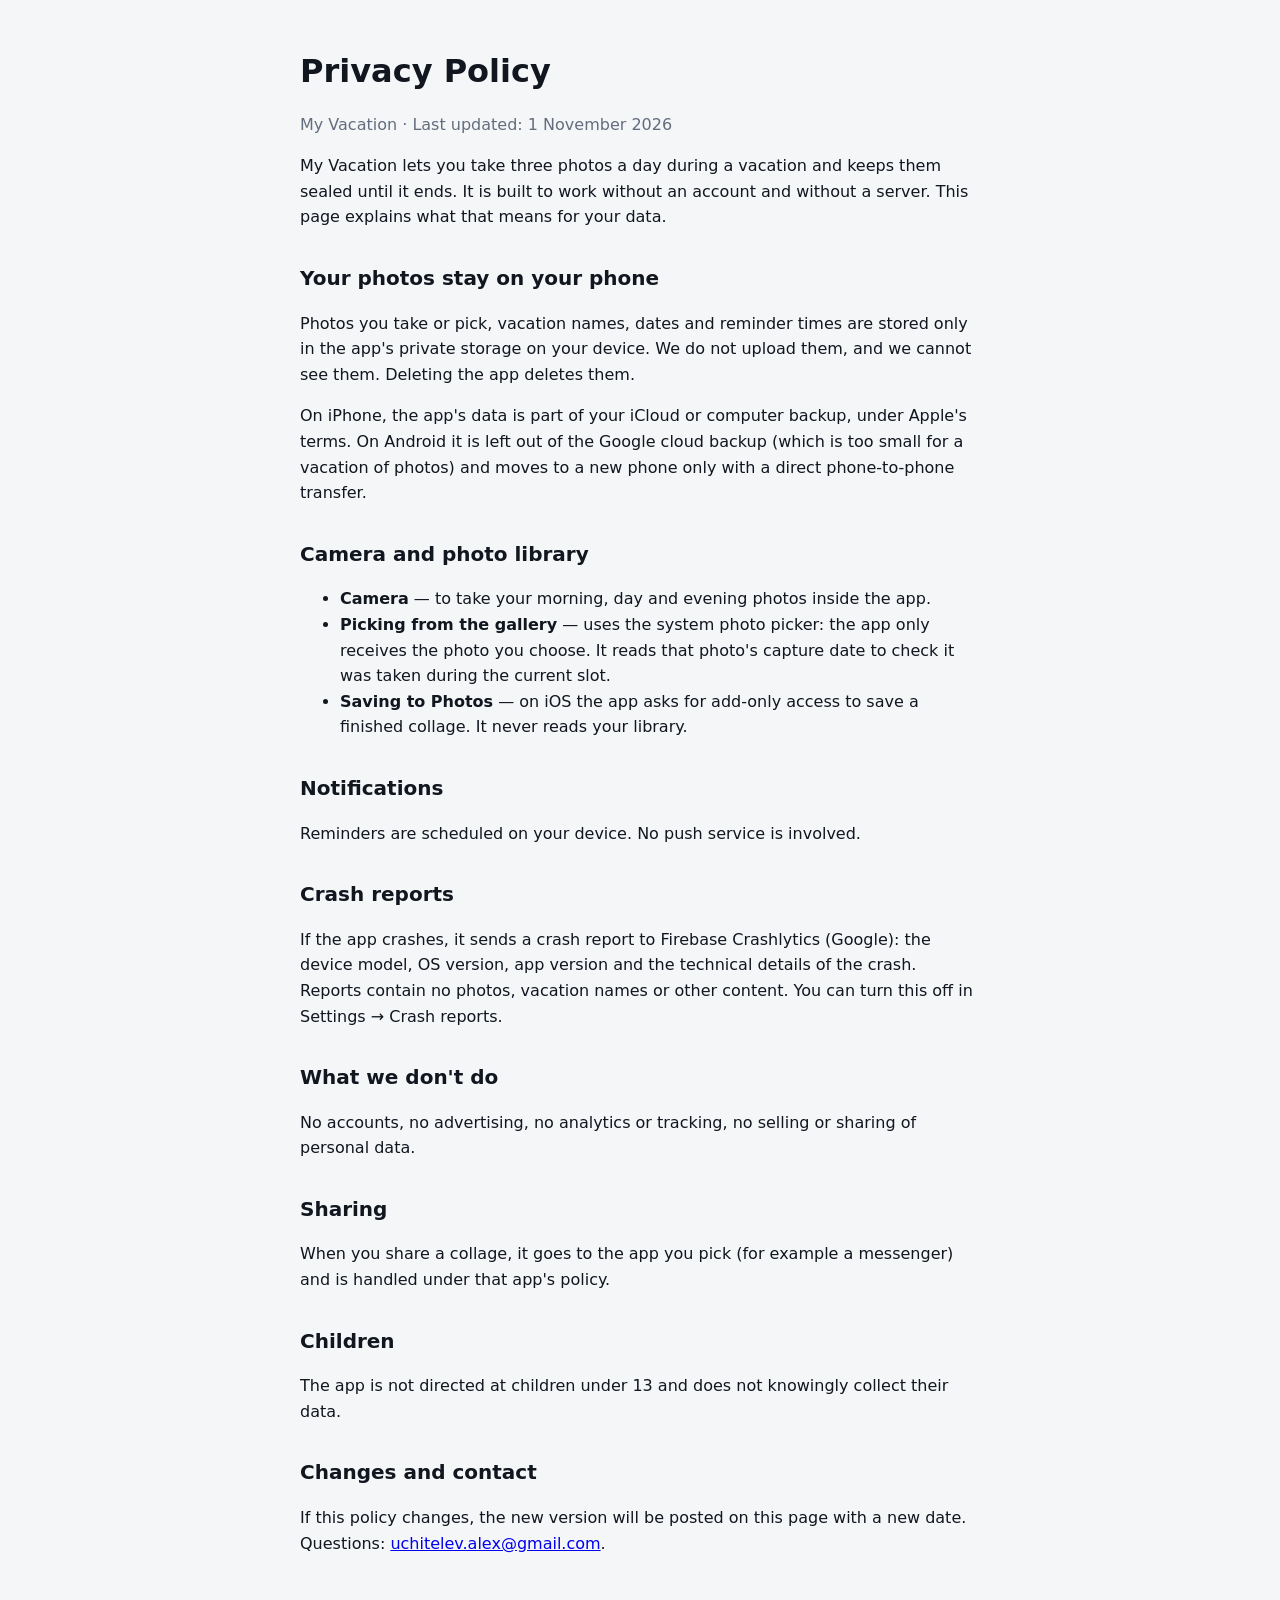
==== privacy.html @ abaa6e1d "Privacy policy, terms and support for My Vacation" ====
<!doctype html>
<html lang="en">
<head>
<meta charset="utf-8">
<meta name="viewport" content="width=device-width, initial-scale=1">
<title>My Vacation — Privacy Policy</title>
<style>
  body { font: 16px/1.6 -apple-system, system-ui, sans-serif; max-width: 680px; margin: 0 auto; padding: 32px 20px; color: #11161F; background: #F4F6F8; }
  h1 { font-size: 32px; line-height: 1.15; } h2 { font-size: 20px; margin-top: 32px; }
  .muted { color: #646D7D; }
</style>
</head>
<body>
<h1>Privacy Policy</h1>
<p class="muted">My Vacation · Last updated: 1 November 2026</p>

<p>My Vacation lets you take three photos a day during a vacation and keeps them sealed until it ends. It is built to work without an account and without a server. This page explains what that means for your data.</p>

<h2>Your photos stay on your phone</h2>
<p>Photos you take or pick, vacation names, dates and reminder times are stored only in the app's private storage on your device. We do not upload them, and we cannot see them. Deleting the app deletes them.</p>
<p>On iPhone, the app's data is part of your iCloud or computer backup, under Apple's terms. On Android it is left out of the Google cloud backup (which is too small for a vacation of photos) and moves to a new phone only with a direct phone-to-phone transfer.</p>

<h2>Camera and photo library</h2>
<ul>
  <li><b>Camera</b> — to take your morning, day and evening photos inside the app.</li>
  <li><b>Picking from the gallery</b> — uses the system photo picker: the app only receives the photo you choose. It reads that photo's capture date to check it was taken during the current slot.</li>
  <li><b>Saving to Photos</b> — on iOS the app asks for add-only access to save a finished collage. It never reads your library.</li>
</ul>

<h2>Notifications</h2>
<p>Reminders are scheduled on your device. No push service is involved.</p>

<h2>Crash reports</h2>
<p>If the app crashes, it sends a crash report to Firebase Crashlytics (Google): the device model, OS version, app version and the technical details of the crash. Reports contain no photos, vacation names or other content. You can turn this off in Settings → Crash reports.</p>

<h2>What we don't do</h2>
<p>No accounts, no advertising, no analytics or tracking, no selling or sharing of personal data.</p>

<h2>Sharing</h2>
<p>When you share a collage, it goes to the app you pick (for example a messenger) and is handled under that app's policy.</p>

<h2>Children</h2>
<p>The app is not directed at children under 13 and does not knowingly collect their data.</p>

<h2>Changes and contact</h2>
<p>If this policy changes, the new version will be posted on this page with a new date. Questions: <a href="mailto:uchitelev.alex@gmail.com">uchitelev.alex@gmail.com</a>.</p>
</body>
</html>
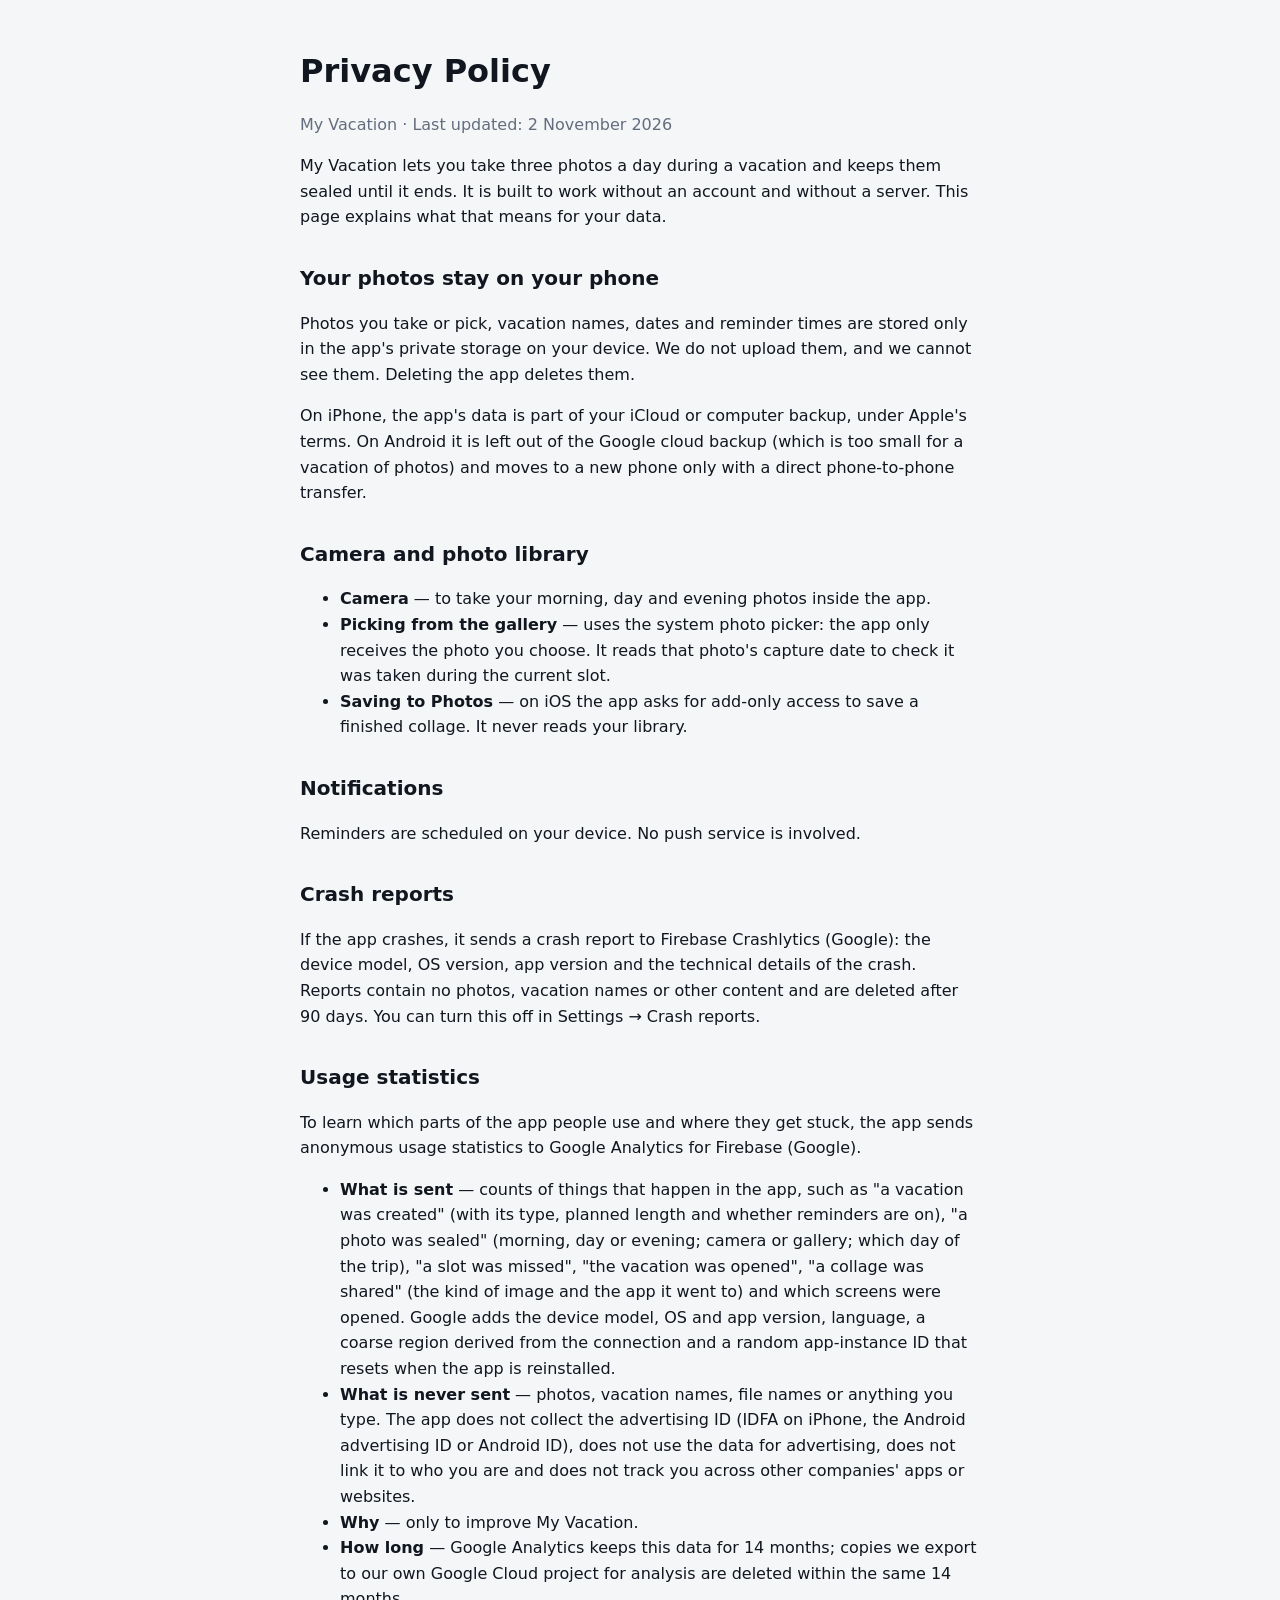
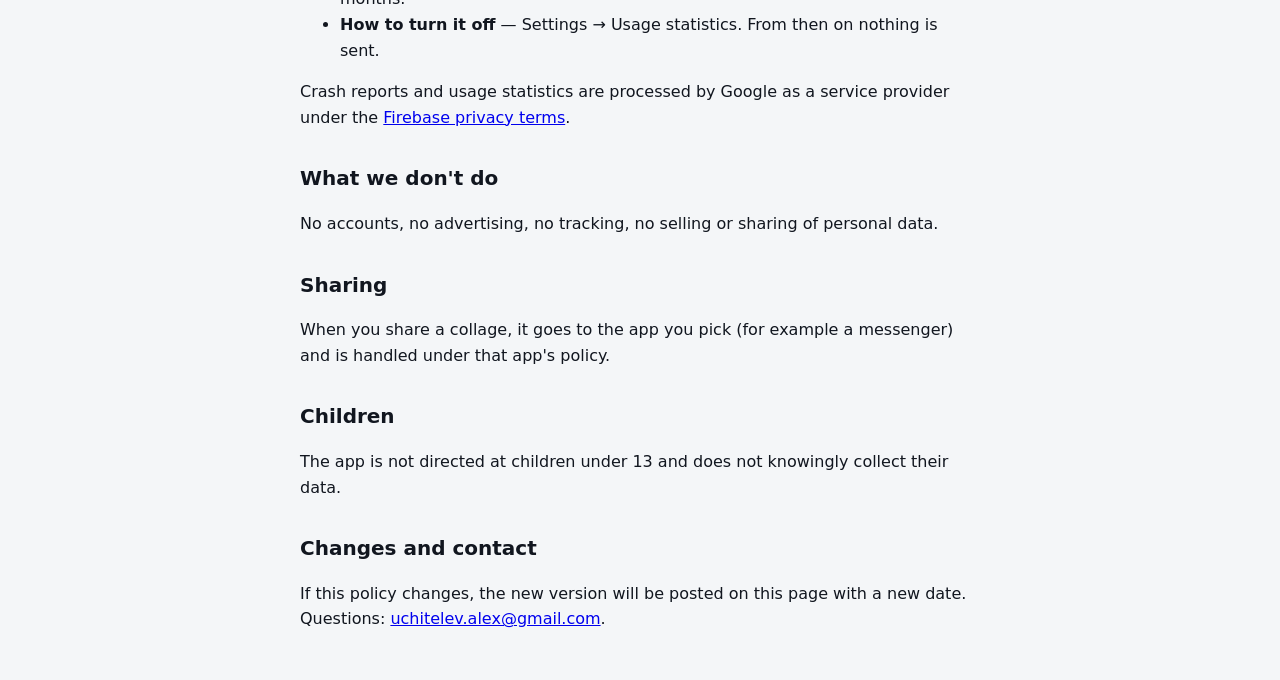
==== commit 62df95a8: "Privacy policy: usage statistics (Google Analytics for Firebase) Co-Authored-By: Claude Opus 5.5 <no" ====
--- a/privacy.html
+++ b/privacy.html
@@ -12,7 +12,7 @@
 </head>
 <body>
 <h1>Privacy Policy</h1>
-<p class="muted">My Vacation · Last updated: 1 November 2026</p>
+<p class="muted">My Vacation · Last updated: 2 November 2026</p>
 
 <p>My Vacation lets you take three photos a day during a vacation and keeps them sealed until it ends. It is built to work without an account and without a server. This page explains what that means for your data.</p>
 
@@ -31,10 +31,21 @@
 <p>Reminders are scheduled on your device. No push service is involved.</p>
 
 <h2>Crash reports</h2>
-<p>If the app crashes, it sends a crash report to Firebase Crashlytics (Google): the device model, OS version, app version and the technical details of the crash. Reports contain no photos, vacation names or other content. You can turn this off in Settings → Crash reports.</p>
+<p>If the app crashes, it sends a crash report to Firebase Crashlytics (Google): the device model, OS version, app version and the technical details of the crash. Reports contain no photos, vacation names or other content and are deleted after 90 days. You can turn this off in Settings → Crash reports.</p>
+
+<h2>Usage statistics</h2>
+<p>To learn which parts of the app people use and where they get stuck, the app sends anonymous usage statistics to Google Analytics for Firebase (Google).</p>
+<ul>
+  <li><b>What is sent</b> — counts of things that happen in the app, such as "a vacation was created" (with its type, planned length and whether reminders are on), "a photo was sealed" (morning, day or evening; camera or gallery; which day of the trip), "a slot was missed", "the vacation was opened", "a collage was shared" (the kind of image and the app it went to) and which screens were opened. Google adds the device model, OS and app version, language, a coarse region derived from the connection and a random app-instance ID that resets when the app is reinstalled.</li>
+  <li><b>What is never sent</b> — photos, vacation names, file names or anything you type. The app does not collect the advertising ID (IDFA on iPhone, the Android advertising ID or Android ID), does not use the data for advertising, does not link it to who you are and does not track you across other companies' apps or websites.</li>
+  <li><b>Why</b> — only to improve My Vacation.</li>
+  <li><b>How long</b> — Google Analytics keeps this data for 14 months; copies we export to our own Google Cloud project for analysis are deleted within the same 14 months.</li>
+  <li><b>How to turn it off</b> — Settings → Usage statistics. From then on nothing is sent.</li>
+</ul>
+<p>Crash reports and usage statistics are processed by Google as a service provider under the <a href="https://firebase.google.com/support/privacy">Firebase privacy terms</a>.</p>
 
 <h2>What we don't do</h2>
-<p>No accounts, no advertising, no analytics or tracking, no selling or sharing of personal data.</p>
+<p>No accounts, no advertising, no tracking, no selling or sharing of personal data.</p>
 
 <h2>Sharing</h2>
 <p>When you share a collage, it goes to the app you pick (for example a messenger) and is handled under that app's policy.</p>
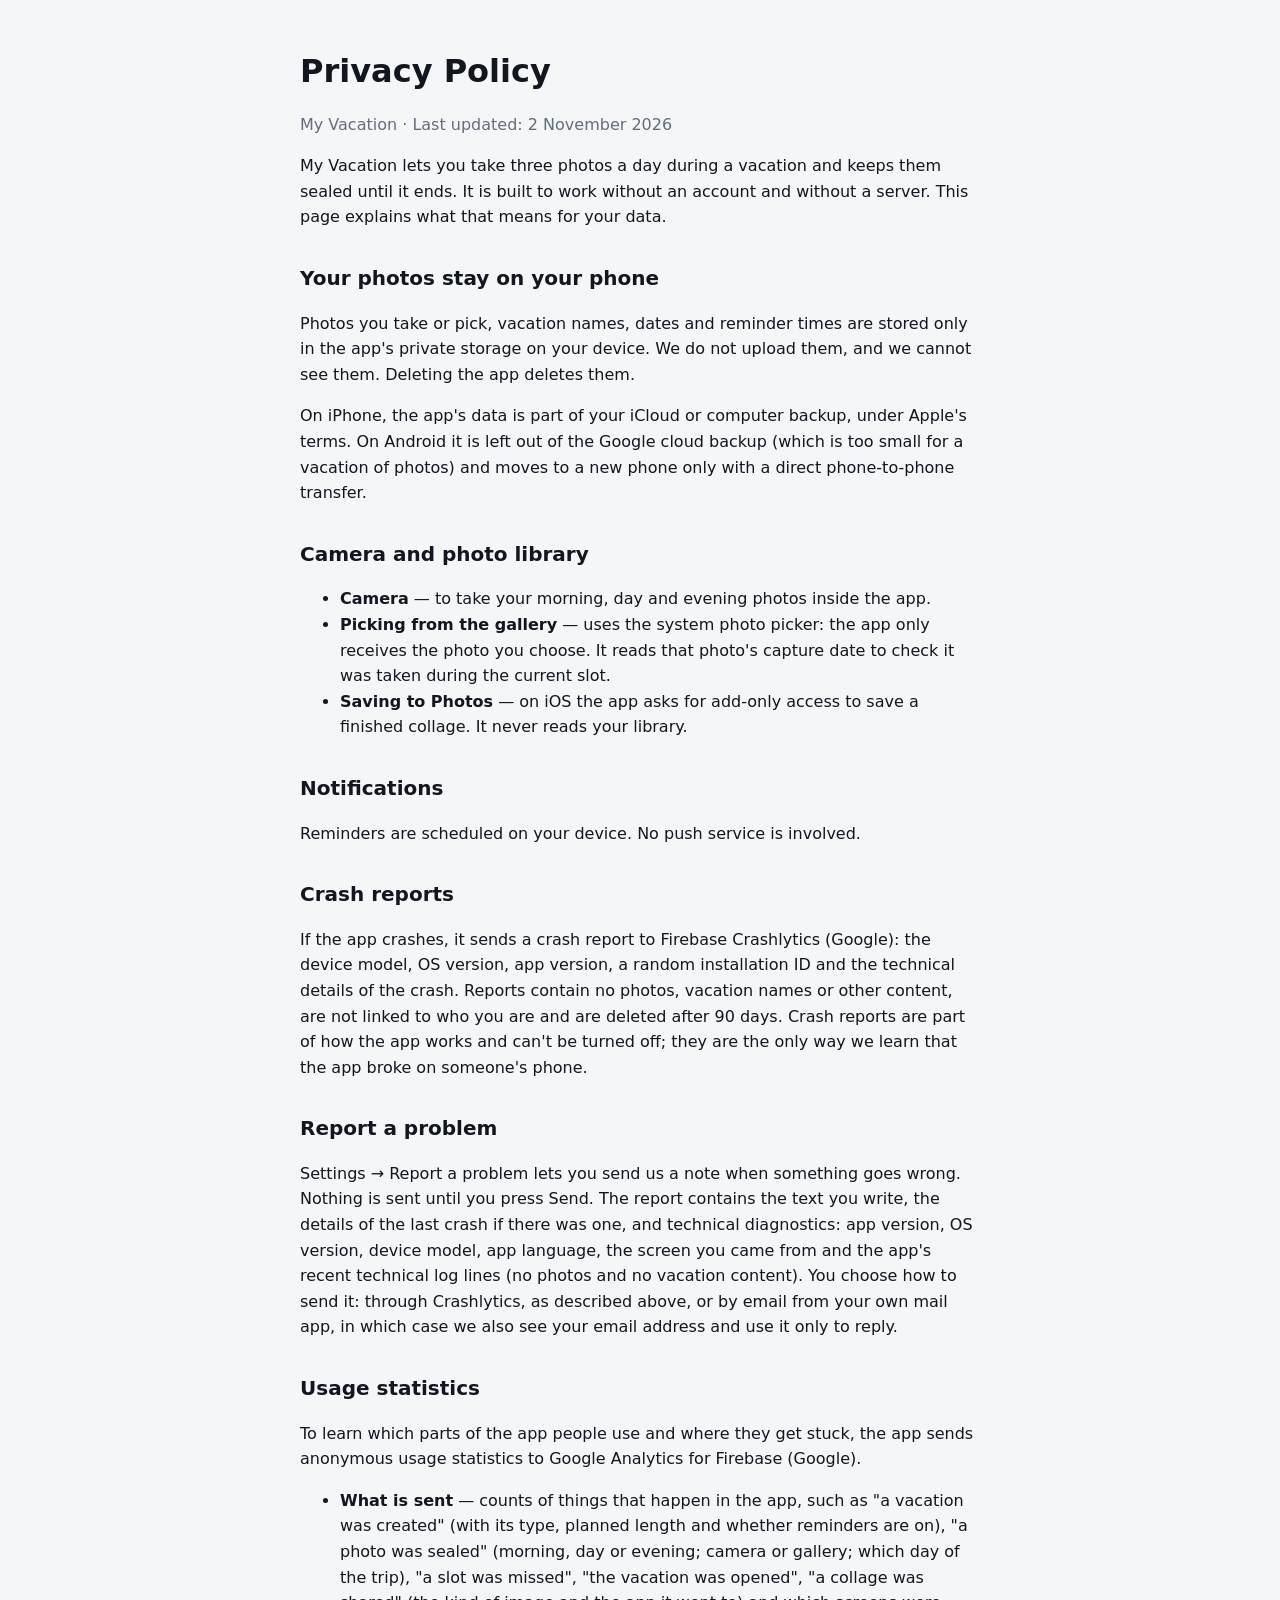
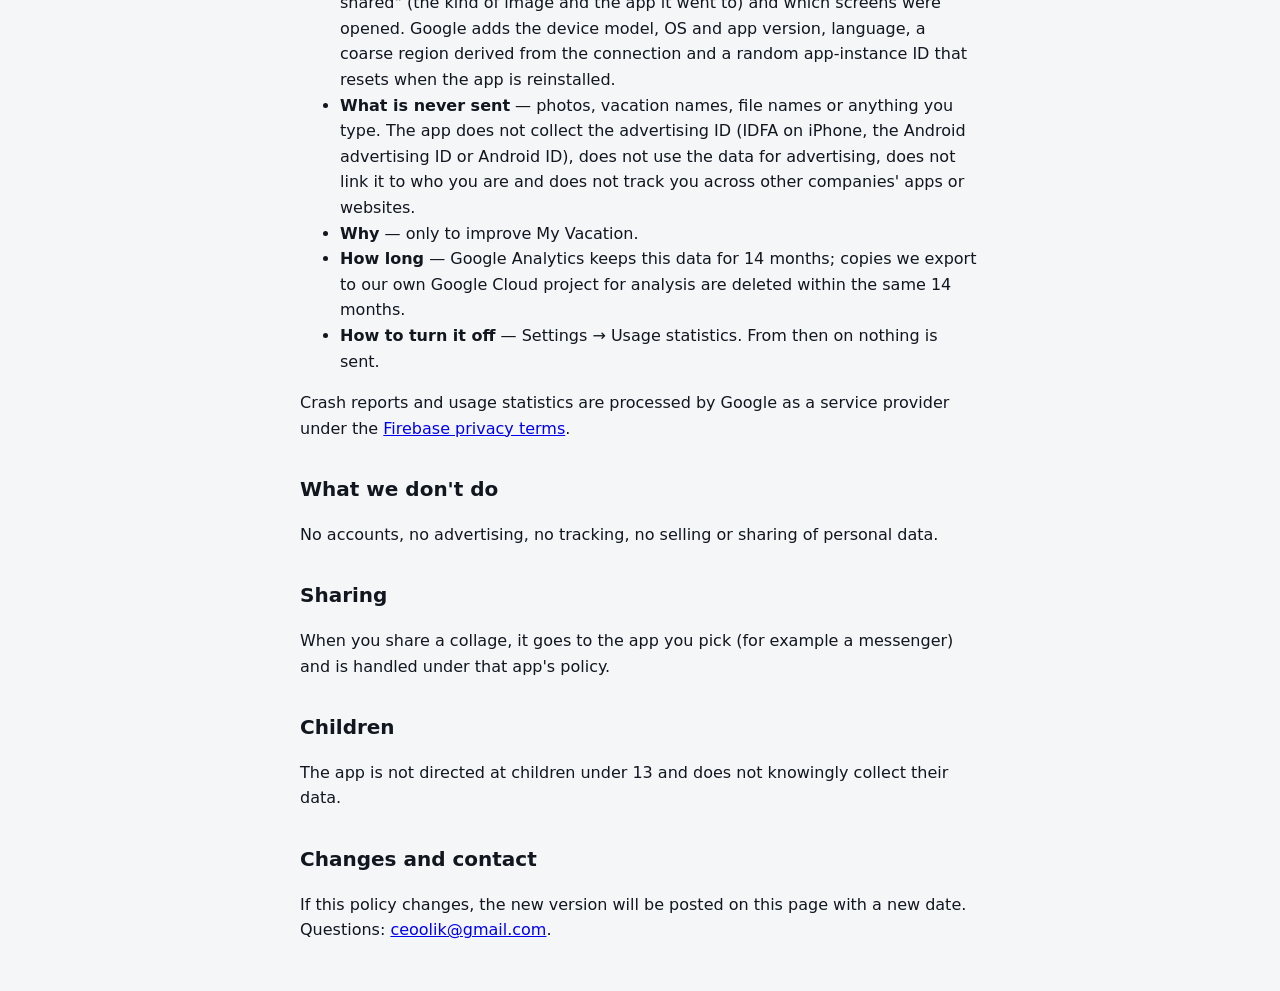
==== commit cdd6f133: "Contact ceoolik@gmail.com; crash reports always on; Report a problem Co-Authored-By: Claude Opus 5.5" ====
--- a/privacy.html
+++ b/privacy.html
@@ -31,7 +31,10 @@
 <p>Reminders are scheduled on your device. No push service is involved.</p>
 
 <h2>Crash reports</h2>
-<p>If the app crashes, it sends a crash report to Firebase Crashlytics (Google): the device model, OS version, app version and the technical details of the crash. Reports contain no photos, vacation names or other content and are deleted after 90 days. You can turn this off in Settings → Crash reports.</p>
+<p>If the app crashes, it sends a crash report to Firebase Crashlytics (Google): the device model, OS version, app version, a random installation ID and the technical details of the crash. Reports contain no photos, vacation names or other content, are not linked to who you are and are deleted after 90 days. Crash reports are part of how the app works and can't be turned off; they are the only way we learn that the app broke on someone's phone.</p>
+
+<h2>Report a problem</h2>
+<p>Settings → Report a problem lets you send us a note when something goes wrong. Nothing is sent until you press Send. The report contains the text you write, the details of the last crash if there was one, and technical diagnostics: app version, OS version, device model, app language, the screen you came from and the app's recent technical log lines (no photos and no vacation content). You choose how to send it: through Crashlytics, as described above, or by email from your own mail app, in which case we also see your email address and use it only to reply.</p>
 
 <h2>Usage statistics</h2>
 <p>To learn which parts of the app people use and where they get stuck, the app sends anonymous usage statistics to Google Analytics for Firebase (Google).</p>
@@ -54,6 +57,6 @@
 <p>The app is not directed at children under 13 and does not knowingly collect their data.</p>
 
 <h2>Changes and contact</h2>
-<p>If this policy changes, the new version will be posted on this page with a new date. Questions: <a href="mailto:uchitelev.alex@gmail.com">uchitelev.alex@gmail.com</a>.</p>
+<p>If this policy changes, the new version will be posted on this page with a new date. Questions: <a href="mailto:ceoolik@gmail.com">ceoolik@gmail.com</a>.</p>
 </body>
 </html>
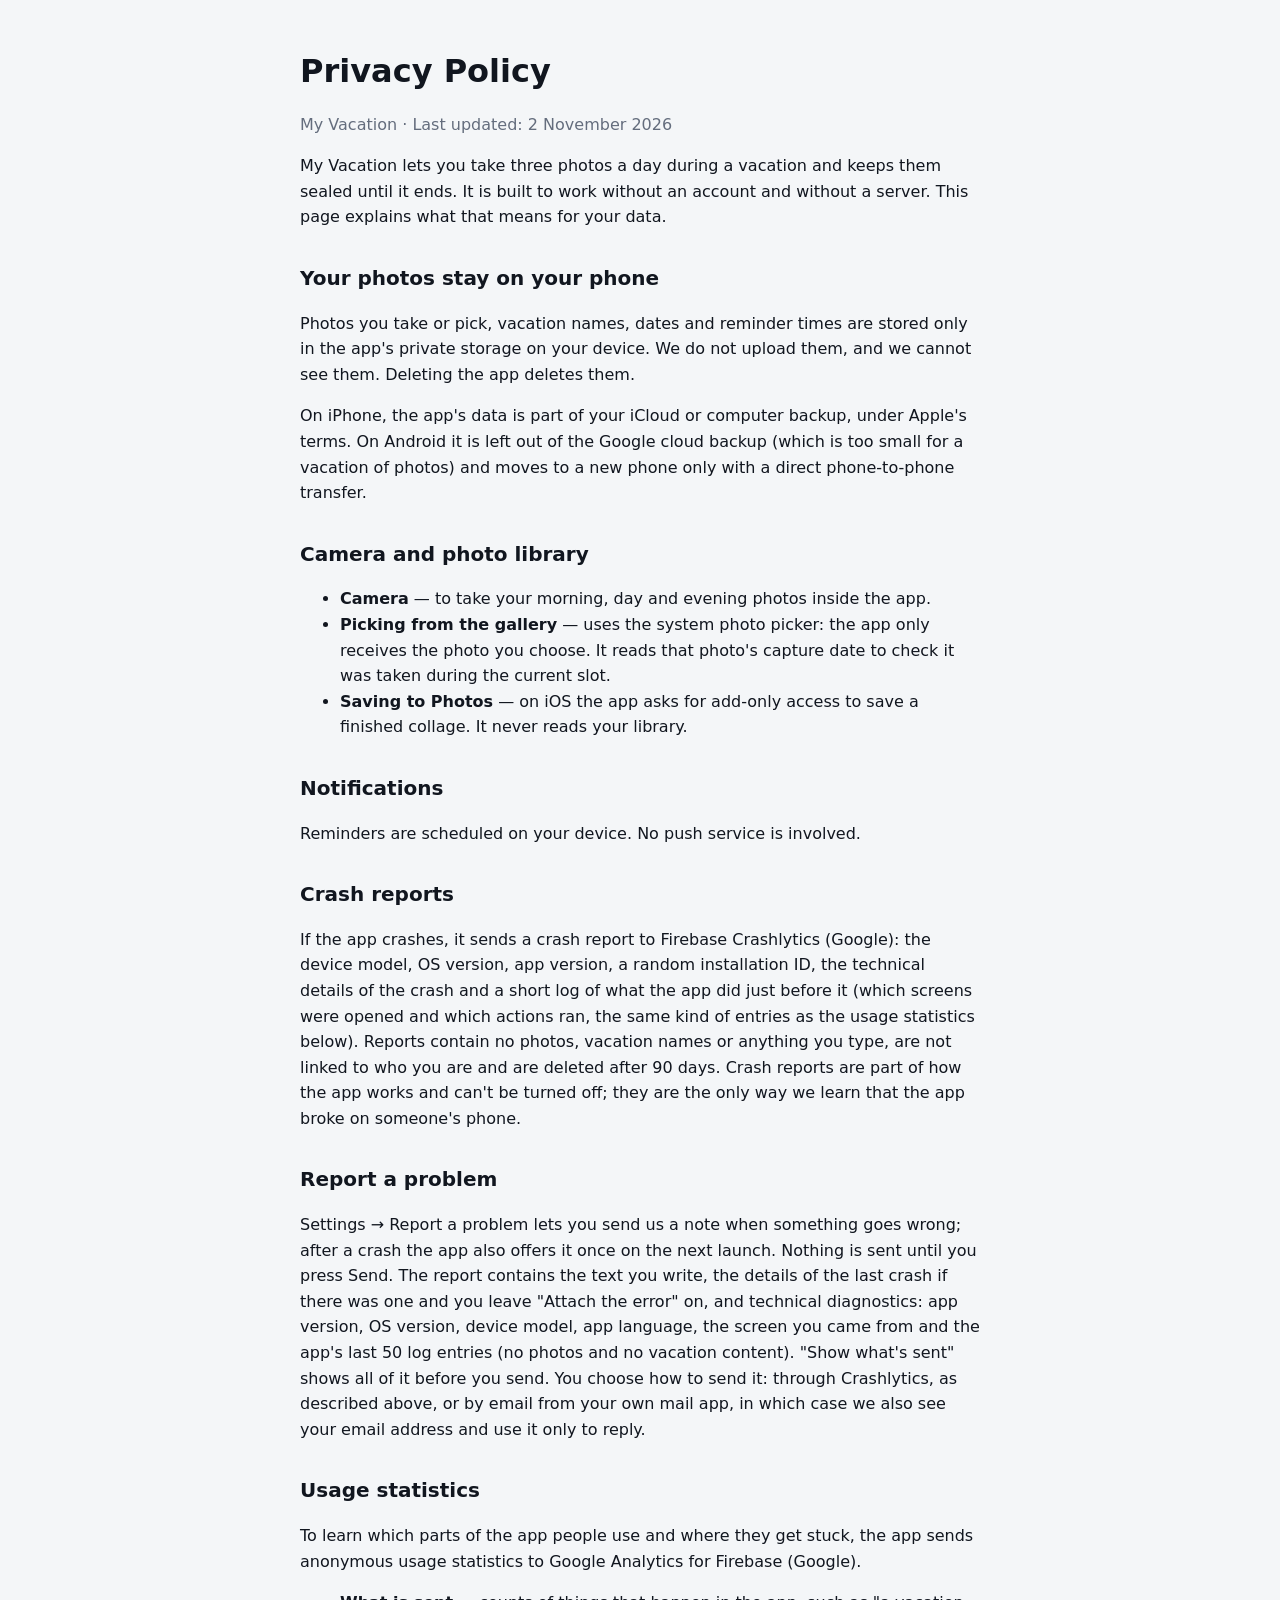
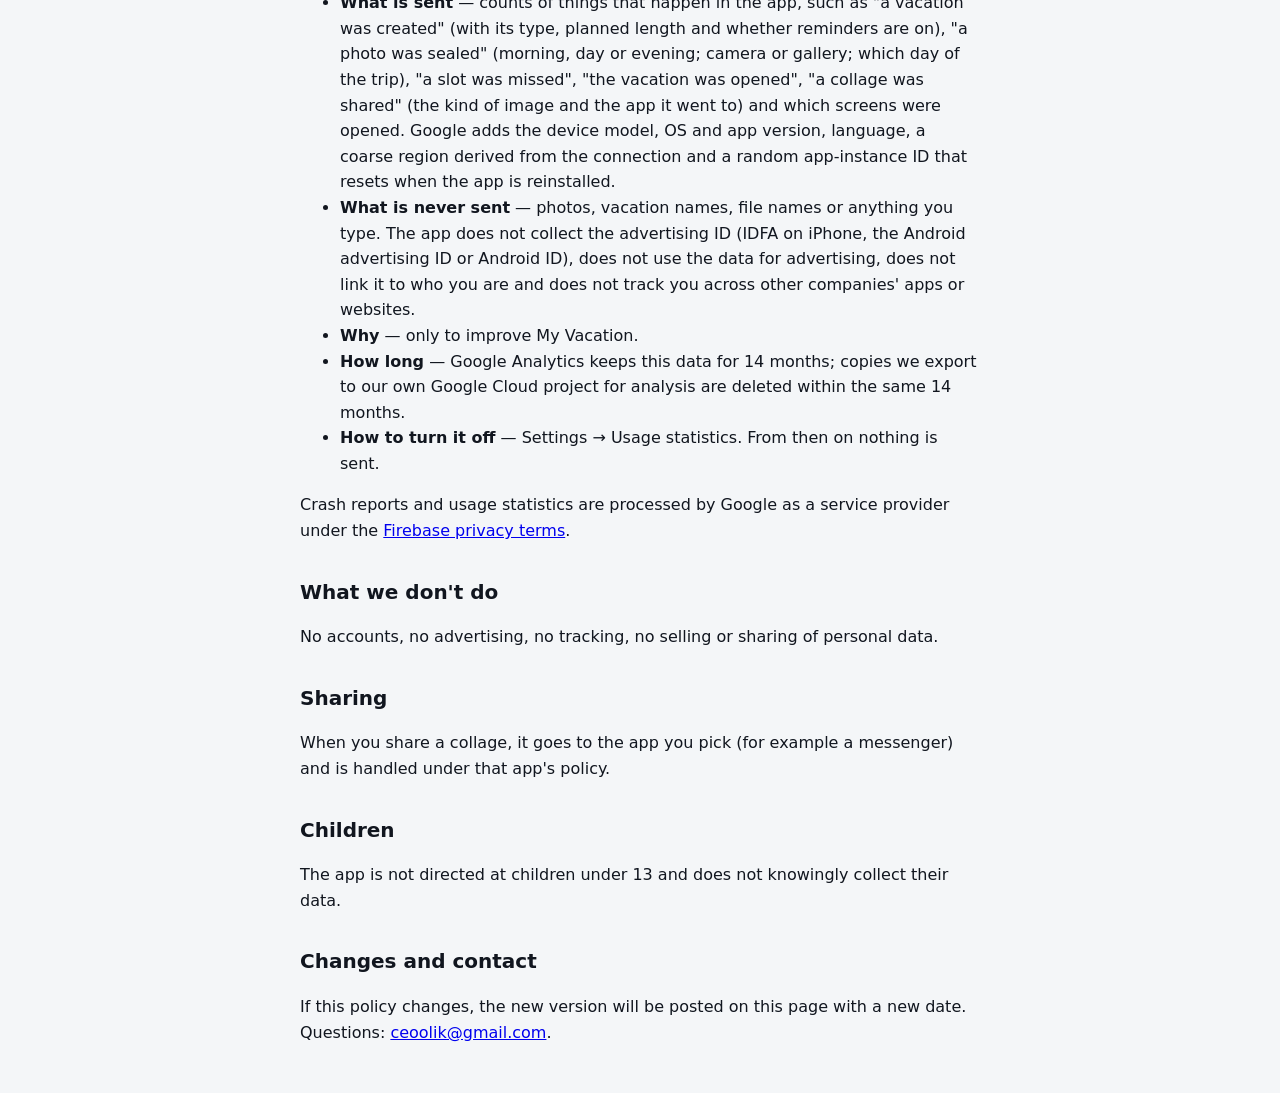
==== commit c0e99046: "Privacy policy: the crash log and the offer after a crash in Report a problem Co-Authored-By: Claude" ====
--- a/privacy.html
+++ b/privacy.html
@@ -31,10 +31,10 @@
 <p>Reminders are scheduled on your device. No push service is involved.</p>
 
 <h2>Crash reports</h2>
-<p>If the app crashes, it sends a crash report to Firebase Crashlytics (Google): the device model, OS version, app version, a random installation ID and the technical details of the crash. Reports contain no photos, vacation names or other content, are not linked to who you are and are deleted after 90 days. Crash reports are part of how the app works and can't be turned off; they are the only way we learn that the app broke on someone's phone.</p>
+<p>If the app crashes, it sends a crash report to Firebase Crashlytics (Google): the device model, OS version, app version, a random installation ID, the technical details of the crash and a short log of what the app did just before it (which screens were opened and which actions ran, the same kind of entries as the usage statistics below). Reports contain no photos, vacation names or anything you type, are not linked to who you are and are deleted after 90 days. Crash reports are part of how the app works and can't be turned off; they are the only way we learn that the app broke on someone's phone.</p>
 
 <h2>Report a problem</h2>
-<p>Settings → Report a problem lets you send us a note when something goes wrong. Nothing is sent until you press Send. The report contains the text you write, the details of the last crash if there was one, and technical diagnostics: app version, OS version, device model, app language, the screen you came from and the app's recent technical log lines (no photos and no vacation content). You choose how to send it: through Crashlytics, as described above, or by email from your own mail app, in which case we also see your email address and use it only to reply.</p>
+<p>Settings → Report a problem lets you send us a note when something goes wrong; after a crash the app also offers it once on the next launch. Nothing is sent until you press Send. The report contains the text you write, the details of the last crash if there was one and you leave "Attach the error" on, and technical diagnostics: app version, OS version, device model, app language, the screen you came from and the app's last 50 log entries (no photos and no vacation content). "Show what's sent" shows all of it before you send. You choose how to send it: through Crashlytics, as described above, or by email from your own mail app, in which case we also see your email address and use it only to reply.</p>
 
 <h2>Usage statistics</h2>
 <p>To learn which parts of the app people use and where they get stuck, the app sends anonymous usage statistics to Google Analytics for Firebase (Google).</p>
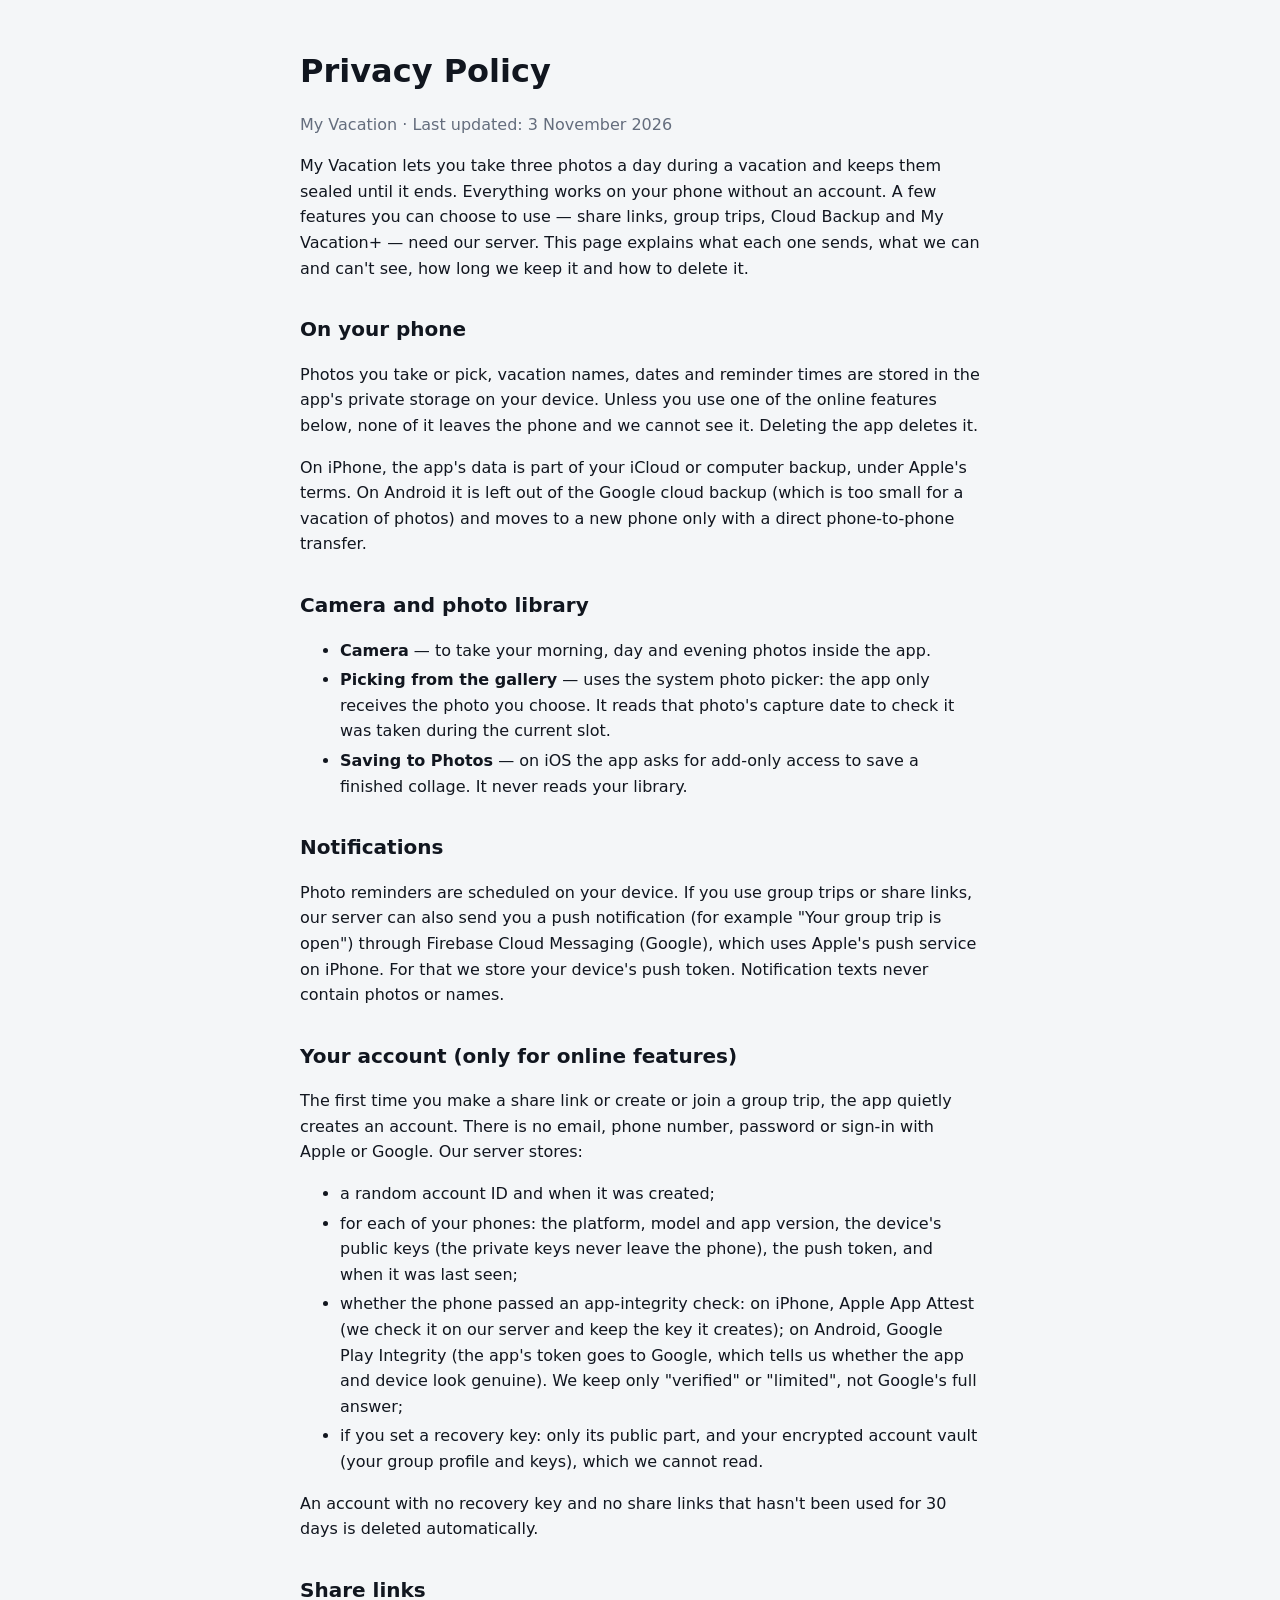
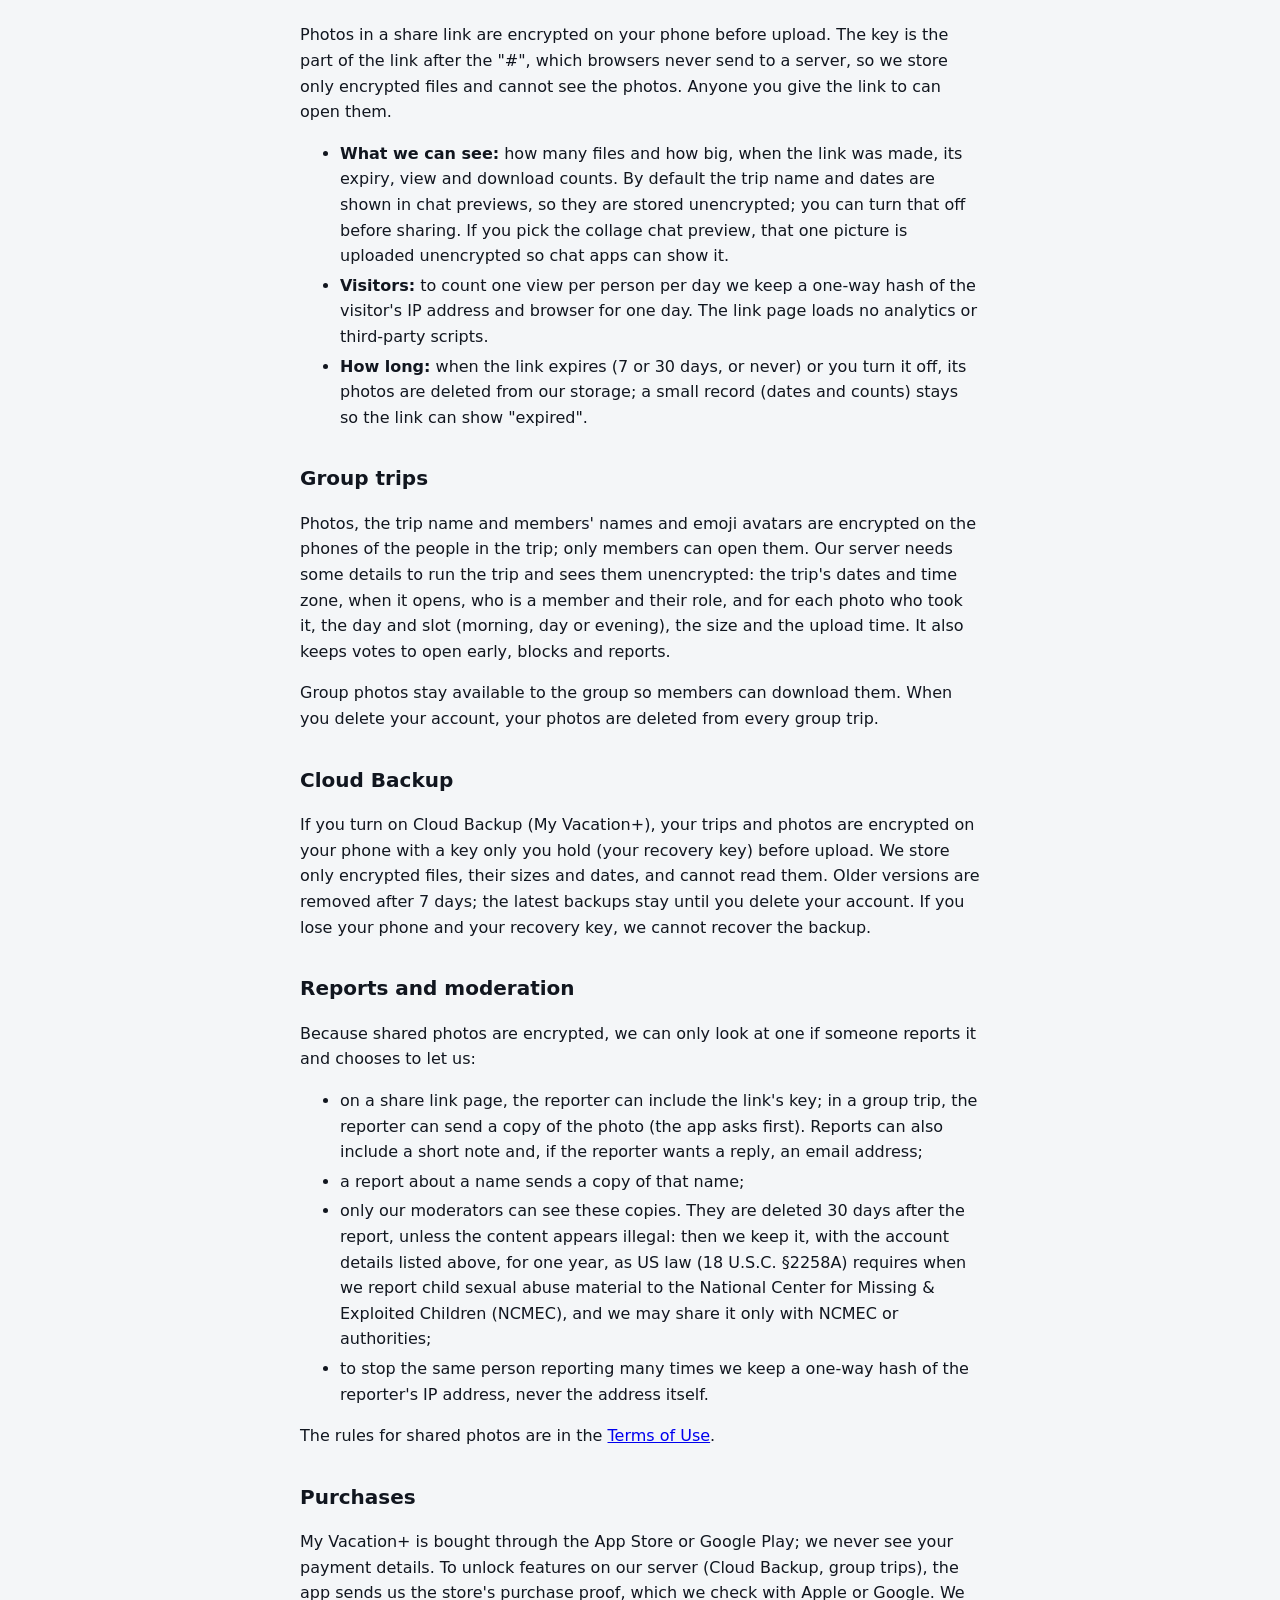
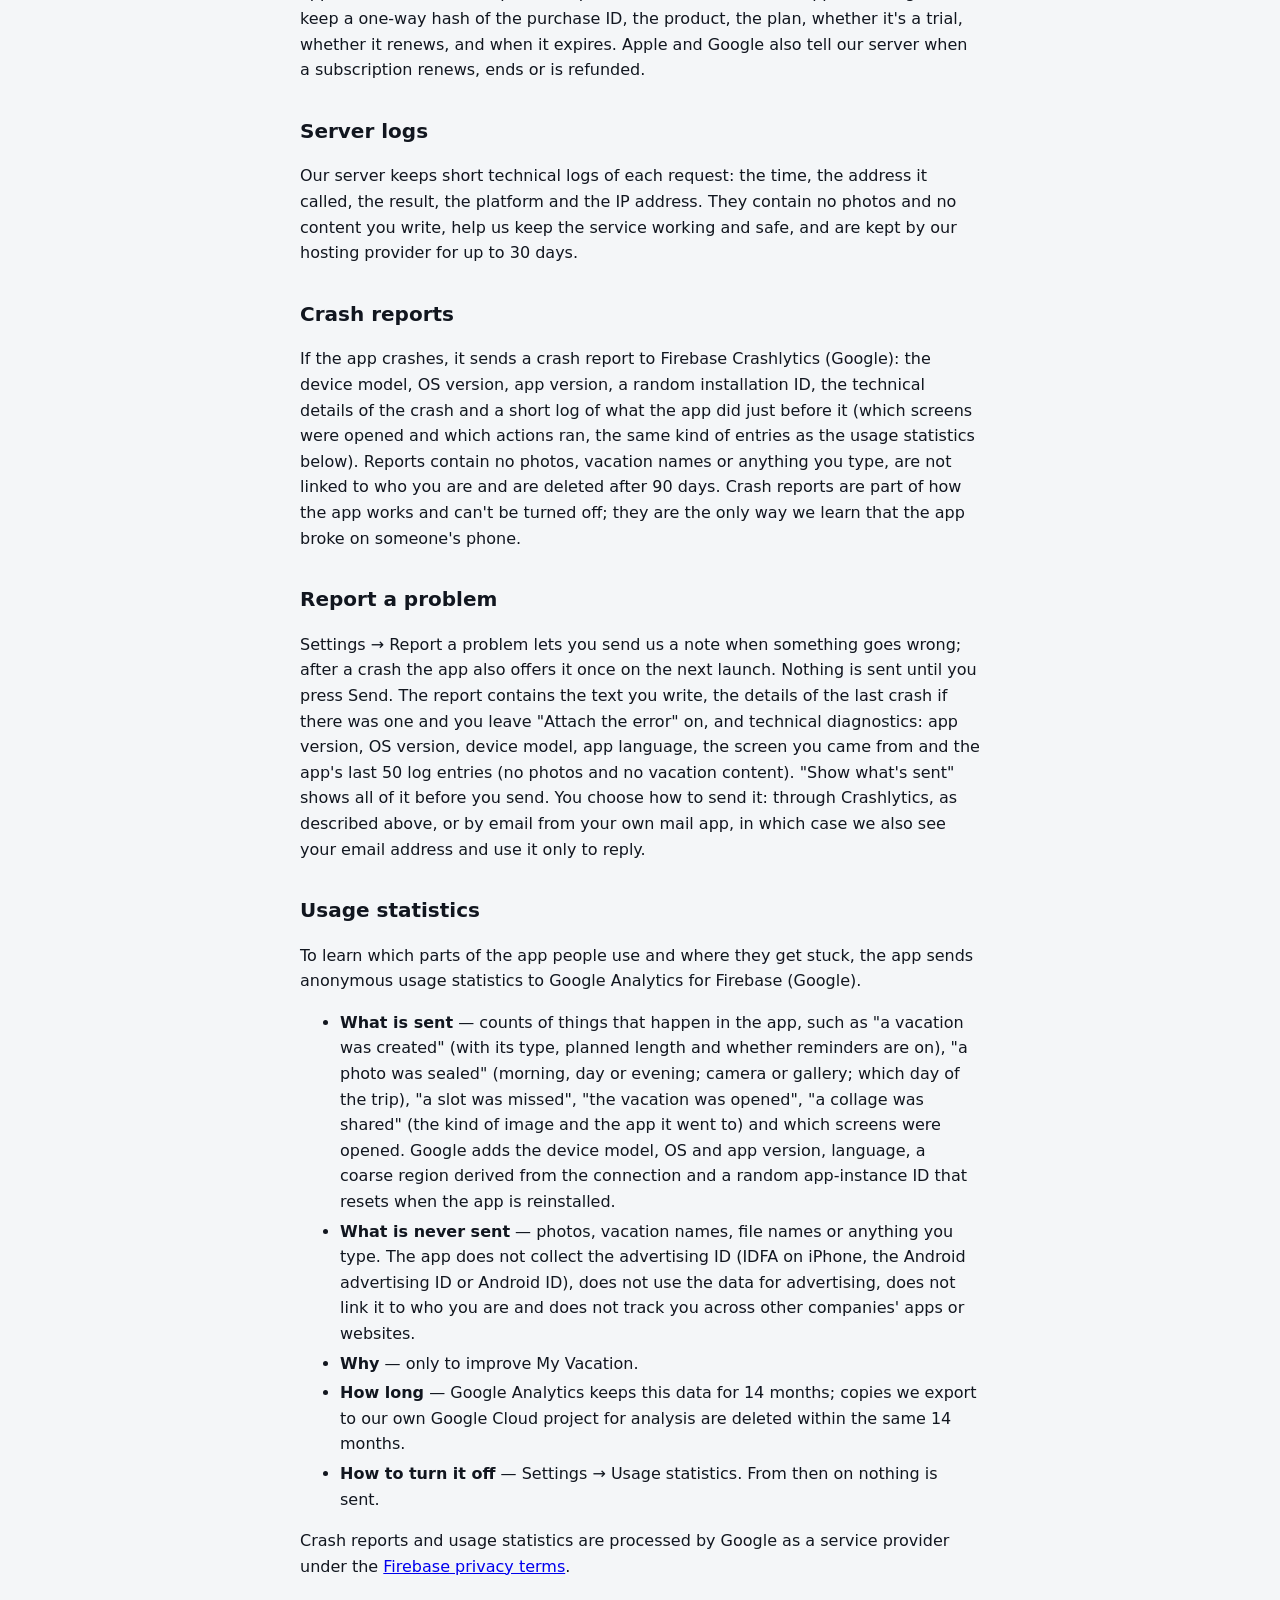
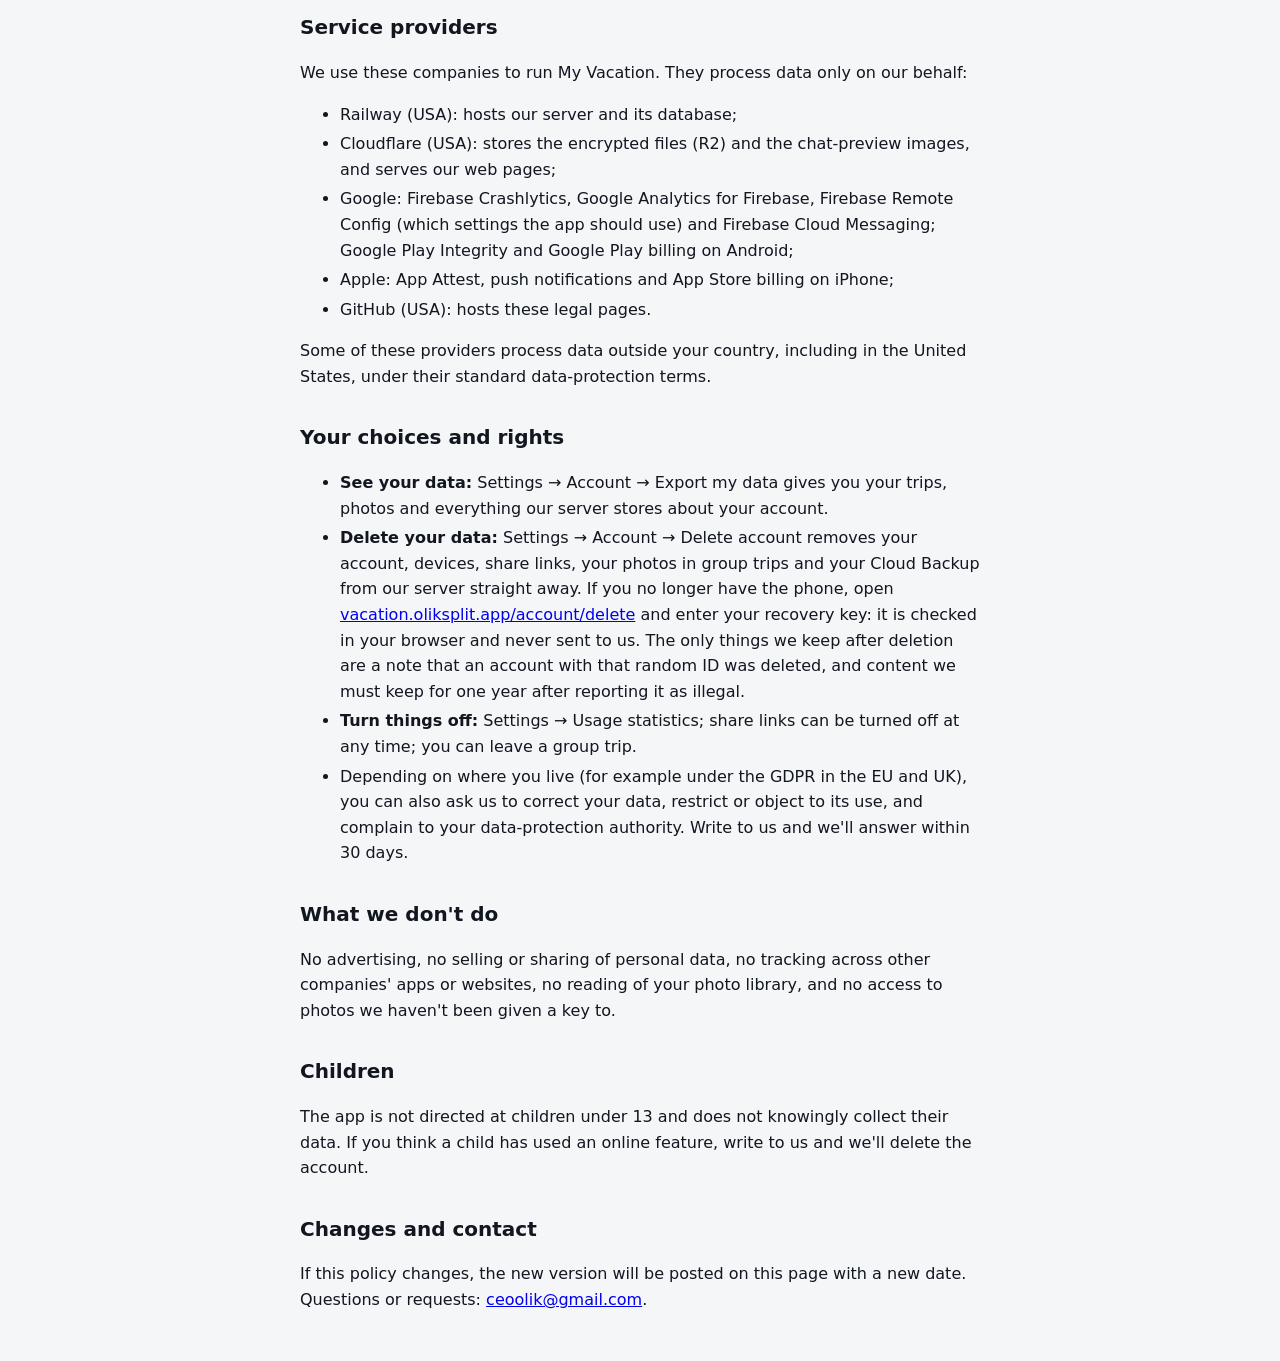
==== commit a42bde2c: "Privacy Policy: accounts, share links, group trips, Cloud Backup, moderation, purchases, processors," ====
--- a/privacy.html
+++ b/privacy.html
@@ -8,16 +8,17 @@
   body { font: 16px/1.6 -apple-system, system-ui, sans-serif; max-width: 680px; margin: 0 auto; padding: 32px 20px; color: #11161F; background: #F4F6F8; }
   h1 { font-size: 32px; line-height: 1.15; } h2 { font-size: 20px; margin-top: 32px; }
   .muted { color: #646D7D; }
+  li { margin: 4px 0; }
 </style>
 </head>
 <body>
 <h1>Privacy Policy</h1>
-<p class="muted">My Vacation · Last updated: 2 November 2026</p>
+<p class="muted">My Vacation · Last updated: 3 November 2026</p>
 
-<p>My Vacation lets you take three photos a day during a vacation and keeps them sealed until it ends. It is built to work without an account and without a server. This page explains what that means for your data.</p>
+<p>My Vacation lets you take three photos a day during a vacation and keeps them sealed until it ends. Everything works on your phone without an account. A few features you can choose to use — share links, group trips, Cloud Backup and My Vacation+ — need our server. This page explains what each one sends, what we can and can't see, how long we keep it and how to delete it.</p>
 
-<h2>Your photos stay on your phone</h2>
-<p>Photos you take or pick, vacation names, dates and reminder times are stored only in the app's private storage on your device. We do not upload them, and we cannot see them. Deleting the app deletes them.</p>
+<h2>On your phone</h2>
+<p>Photos you take or pick, vacation names, dates and reminder times are stored in the app's private storage on your device. Unless you use one of the online features below, none of it leaves the phone and we cannot see it. Deleting the app deletes it.</p>
 <p>On iPhone, the app's data is part of your iCloud or computer backup, under Apple's terms. On Android it is left out of the Google cloud backup (which is too small for a vacation of photos) and moves to a new phone only with a direct phone-to-phone transfer.</p>
 
 <h2>Camera and photo library</h2>
@@ -28,7 +29,48 @@
 </ul>
 
 <h2>Notifications</h2>
-<p>Reminders are scheduled on your device. No push service is involved.</p>
+<p>Photo reminders are scheduled on your device. If you use group trips or share links, our server can also send you a push notification (for example "Your group trip is open") through Firebase Cloud Messaging (Google), which uses Apple's push service on iPhone. For that we store your device's push token. Notification texts never contain photos or names.</p>
+
+<h2>Your account (only for online features)</h2>
+<p>The first time you make a share link or create or join a group trip, the app quietly creates an account. There is no email, phone number, password or sign-in with Apple or Google. Our server stores:</p>
+<ul>
+  <li>a random account ID and when it was created;</li>
+  <li>for each of your phones: the platform, model and app version, the device's public keys (the private keys never leave the phone), the push token, and when it was last seen;</li>
+  <li>whether the phone passed an app-integrity check: on iPhone, Apple App Attest (we check it on our server and keep the key it creates); on Android, Google Play Integrity (the app's token goes to Google, which tells us whether the app and device look genuine). We keep only "verified" or "limited", not Google's full answer;</li>
+  <li>if you set a recovery key: only its public part, and your encrypted account vault (your group profile and keys), which we cannot read.</li>
+</ul>
+<p>An account with no recovery key and no share links that hasn't been used for 30 days is deleted automatically.</p>
+
+<h2>Share links</h2>
+<p>Photos in a share link are encrypted on your phone before upload. The key is the part of the link after the "#", which browsers never send to a server, so we store only encrypted files and cannot see the photos. Anyone you give the link to can open them.</p>
+<ul>
+  <li><b>What we can see:</b> how many files and how big, when the link was made, its expiry, view and download counts. By default the trip name and dates are shown in chat previews, so they are stored unencrypted; you can turn that off before sharing. If you pick the collage chat preview, that one picture is uploaded unencrypted so chat apps can show it.</li>
+  <li><b>Visitors:</b> to count one view per person per day we keep a one-way hash of the visitor's IP address and browser for one day. The link page loads no analytics or third-party scripts.</li>
+  <li><b>How long:</b> when the link expires (7 or 30 days, or never) or you turn it off, its photos are deleted from our storage; a small record (dates and counts) stays so the link can show "expired".</li>
+</ul>
+
+<h2>Group trips</h2>
+<p>Photos, the trip name and members' names and emoji avatars are encrypted on the phones of the people in the trip; only members can open them. Our server needs some details to run the trip and sees them unencrypted: the trip's dates and time zone, when it opens, who is a member and their role, and for each photo who took it, the day and slot (morning, day or evening), the size and the upload time. It also keeps votes to open early, blocks and reports.</p>
+<p>Group photos stay available to the group so members can download them. When you delete your account, your photos are deleted from every group trip.</p>
+
+<h2>Cloud Backup</h2>
+<p>If you turn on Cloud Backup (My Vacation+), your trips and photos are encrypted on your phone with a key only you hold (your recovery key) before upload. We store only encrypted files, their sizes and dates, and cannot read them. Older versions are removed after 7 days; the latest backups stay until you delete your account. If you lose your phone and your recovery key, we cannot recover the backup.</p>
+
+<h2>Reports and moderation</h2>
+<p>Because shared photos are encrypted, we can only look at one if someone reports it and chooses to let us:</p>
+<ul>
+  <li>on a share link page, the reporter can include the link's key; in a group trip, the reporter can send a copy of the photo (the app asks first). Reports can also include a short note and, if the reporter wants a reply, an email address;</li>
+  <li>a report about a name sends a copy of that name;</li>
+  <li>only our moderators can see these copies. They are deleted 30 days after the report, unless the content appears illegal: then we keep it, with the account details listed above, for one year, as US law (18 U.S.C. §2258A) requires when we report child sexual abuse material to the National Center for Missing &amp; Exploited Children (NCMEC), and we may share it only with NCMEC or authorities;</li>
+  <li>to stop the same person reporting many times we keep a one-way hash of the reporter's IP address, never the address itself.</li>
+</ul>
+<p>The rules for shared photos are in the <a href="terms.html#community-rules">Terms of Use</a>.</p>
+
+<h2>Purchases</h2>
+<p>My Vacation+ is bought through the App Store or Google Play; we never see your payment details. To unlock features on our server (Cloud Backup, group trips), the app sends us the store's purchase proof, which we check with Apple or Google. We keep a one-way hash of the purchase ID, the product, the plan, whether it's a trial, whether it renews, and when it expires. Apple and Google also tell our server when a subscription renews, ends or is refunded.</p>
+
+<h2>Server logs</h2>
+<p>Our server keeps short technical logs of each request: the time, the address it called, the result, the platform and the IP address. They contain no photos and no content you write, help us keep the service working and safe, and are kept by our hosting provider for up to 30 days.</p>
 
 <h2>Crash reports</h2>
 <p>If the app crashes, it sends a crash report to Firebase Crashlytics (Google): the device model, OS version, app version, a random installation ID, the technical details of the crash and a short log of what the app did just before it (which screens were opened and which actions ran, the same kind of entries as the usage statistics below). Reports contain no photos, vacation names or anything you type, are not linked to who you are and are deleted after 90 days. Crash reports are part of how the app works and can't be turned off; they are the only way we learn that the app broke on someone's phone.</p>
@@ -47,16 +89,32 @@
 </ul>
 <p>Crash reports and usage statistics are processed by Google as a service provider under the <a href="https://firebase.google.com/support/privacy">Firebase privacy terms</a>.</p>
 
+<h2>Service providers</h2>
+<p>We use these companies to run My Vacation. They process data only on our behalf:</p>
+<ul>
+  <li>Railway (USA): hosts our server and its database;</li>
+  <li>Cloudflare (USA): stores the encrypted files (R2) and the chat-preview images, and serves our web pages;</li>
+  <li>Google: Firebase Crashlytics, Google Analytics for Firebase, Firebase Remote Config (which settings the app should use) and Firebase Cloud Messaging; Google Play Integrity and Google Play billing on Android;</li>
+  <li>Apple: App Attest, push notifications and App Store billing on iPhone;</li>
+  <li>GitHub (USA): hosts these legal pages.</li>
+</ul>
+<p>Some of these providers process data outside your country, including in the United States, under their standard data-protection terms.</p>
+
+<h2>Your choices and rights</h2>
+<ul>
+  <li><b>See your data:</b> Settings → Account → Export my data gives you your trips, photos and everything our server stores about your account.</li>
+  <li><b>Delete your data:</b> Settings → Account → Delete account removes your account, devices, share links, your photos in group trips and your Cloud Backup from our server straight away. If you no longer have the phone, open <a href="https://vacation.oliksplit.app/account/delete">vacation.oliksplit.app/account/delete</a> and enter your recovery key: it is checked in your browser and never sent to us. The only things we keep after deletion are a note that an account with that random ID was deleted, and content we must keep for one year after reporting it as illegal.</li>
+  <li><b>Turn things off:</b> Settings → Usage statistics; share links can be turned off at any time; you can leave a group trip.</li>
+  <li>Depending on where you live (for example under the GDPR in the EU and UK), you can also ask us to correct your data, restrict or object to its use, and complain to your data-protection authority. Write to us and we'll answer within 30 days.</li>
+</ul>
+
 <h2>What we don't do</h2>
-<p>No accounts, no advertising, no tracking, no selling or sharing of personal data.</p>
-
-<h2>Sharing</h2>
-<p>When you share a collage, it goes to the app you pick (for example a messenger) and is handled under that app's policy.</p>
+<p>No advertising, no selling or sharing of personal data, no tracking across other companies' apps or websites, no reading of your photo library, and no access to photos we haven't been given a key to.</p>
 
 <h2>Children</h2>
-<p>The app is not directed at children under 13 and does not knowingly collect their data.</p>
+<p>The app is not directed at children under 13 and does not knowingly collect their data. If you think a child has used an online feature, write to us and we'll delete the account.</p>
 
 <h2>Changes and contact</h2>
-<p>If this policy changes, the new version will be posted on this page with a new date. Questions: <a href="mailto:ceoolik@gmail.com">ceoolik@gmail.com</a>.</p>
+<p>If this policy changes, the new version will be posted on this page with a new date. Questions or requests: <a href="mailto:ceoolik@gmail.com">ceoolik@gmail.com</a>.</p>
 </body>
 </html>
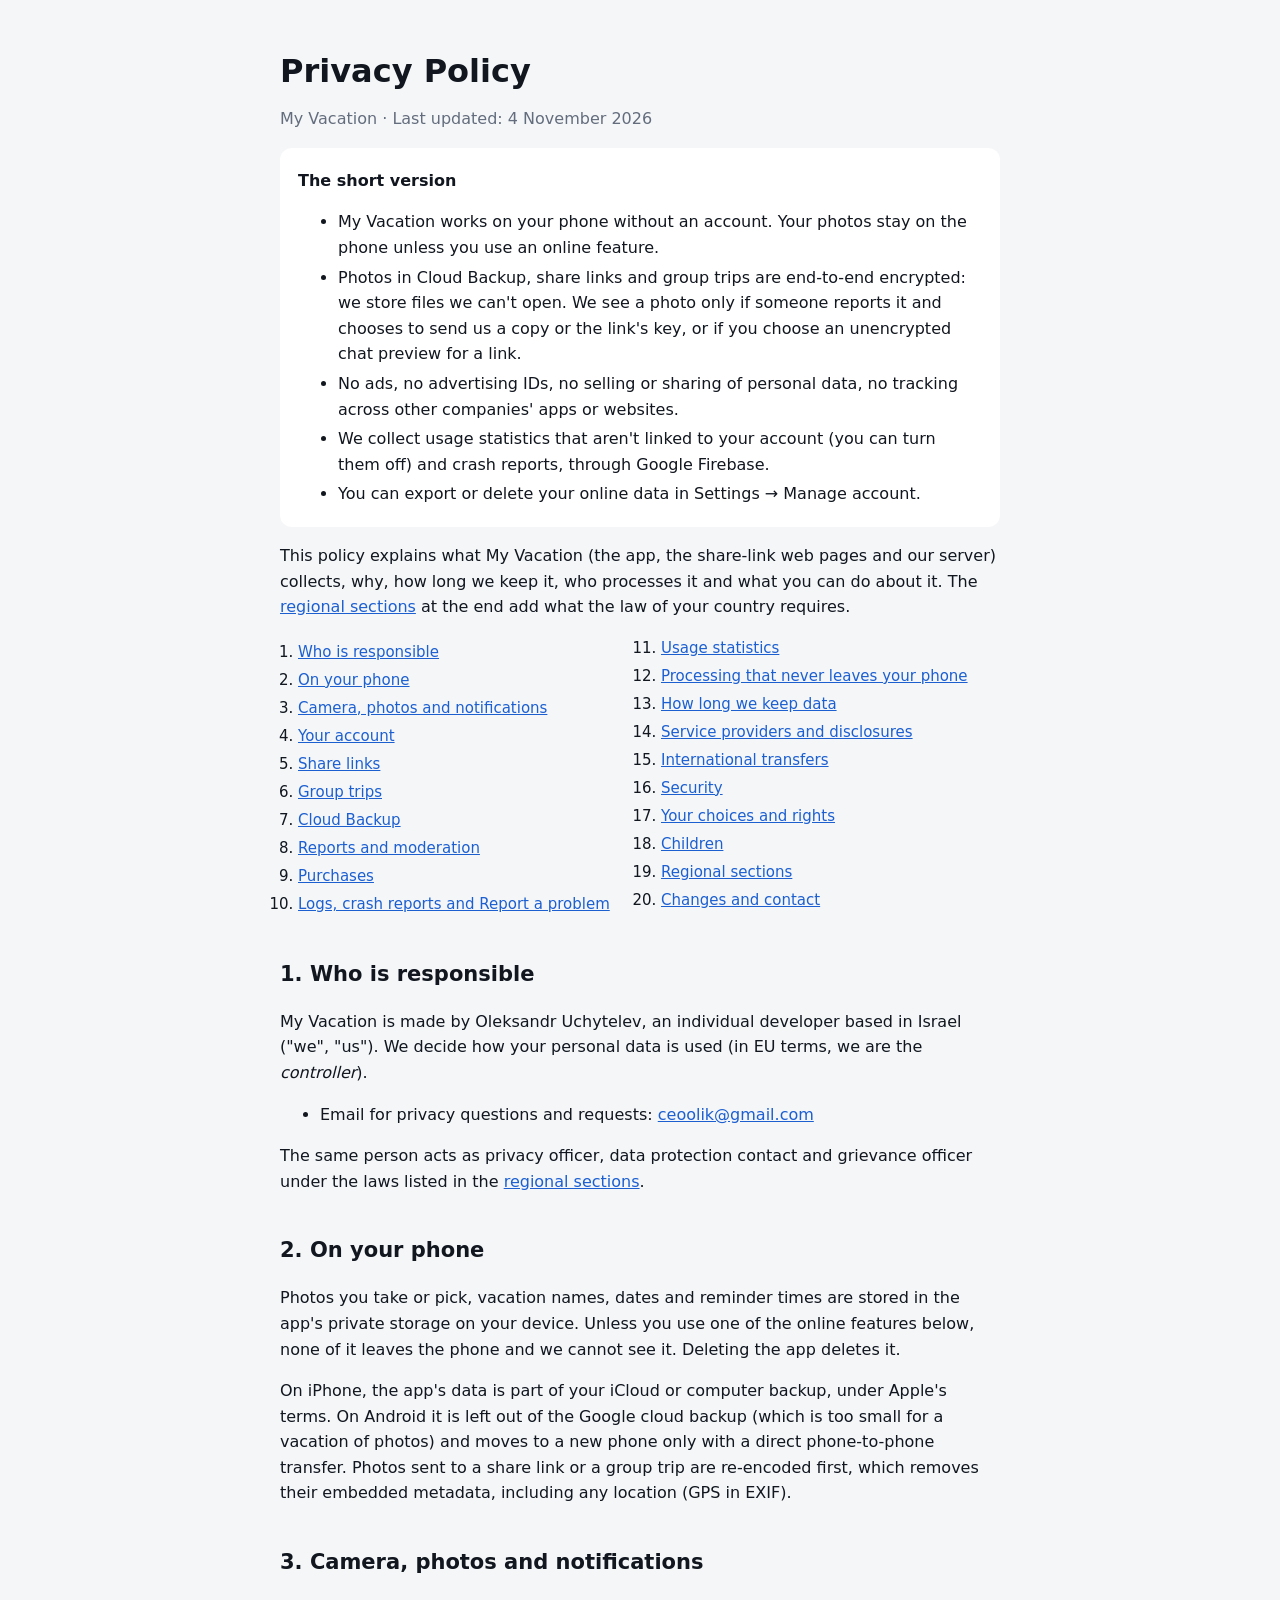
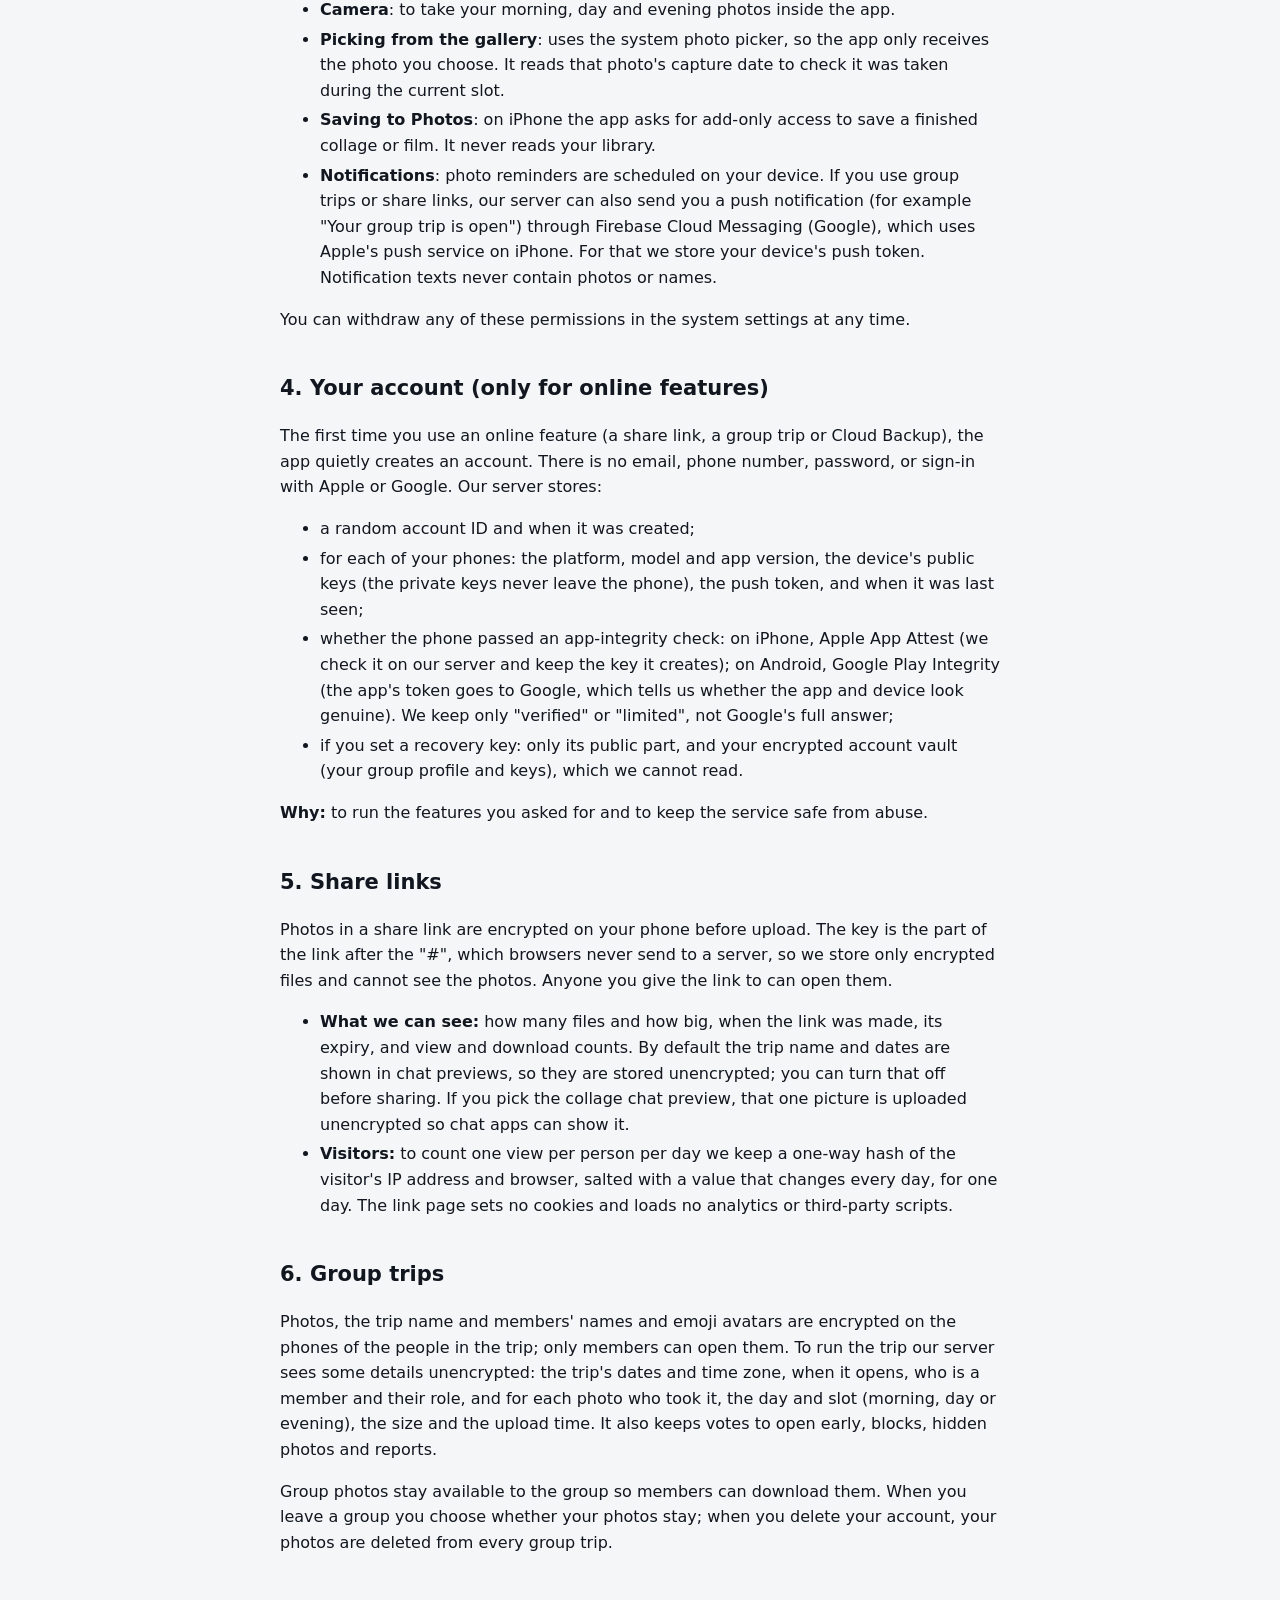
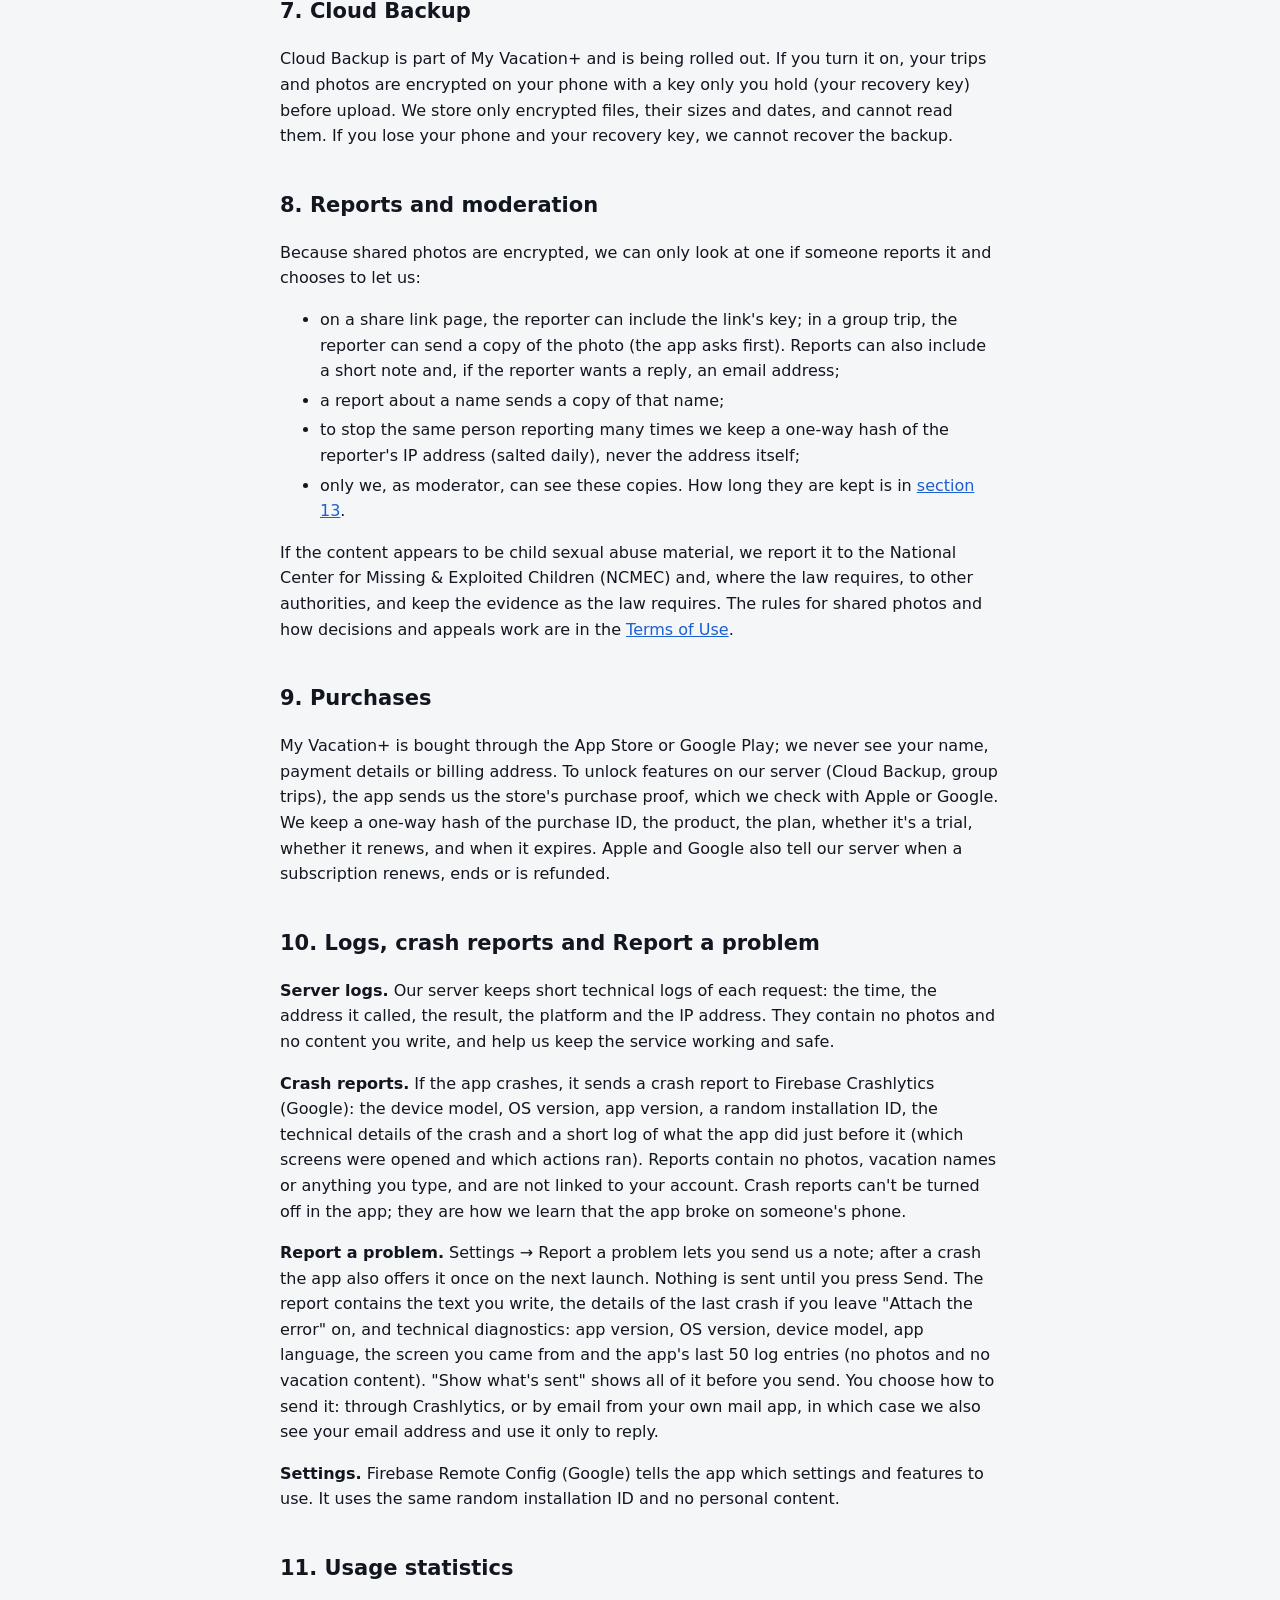
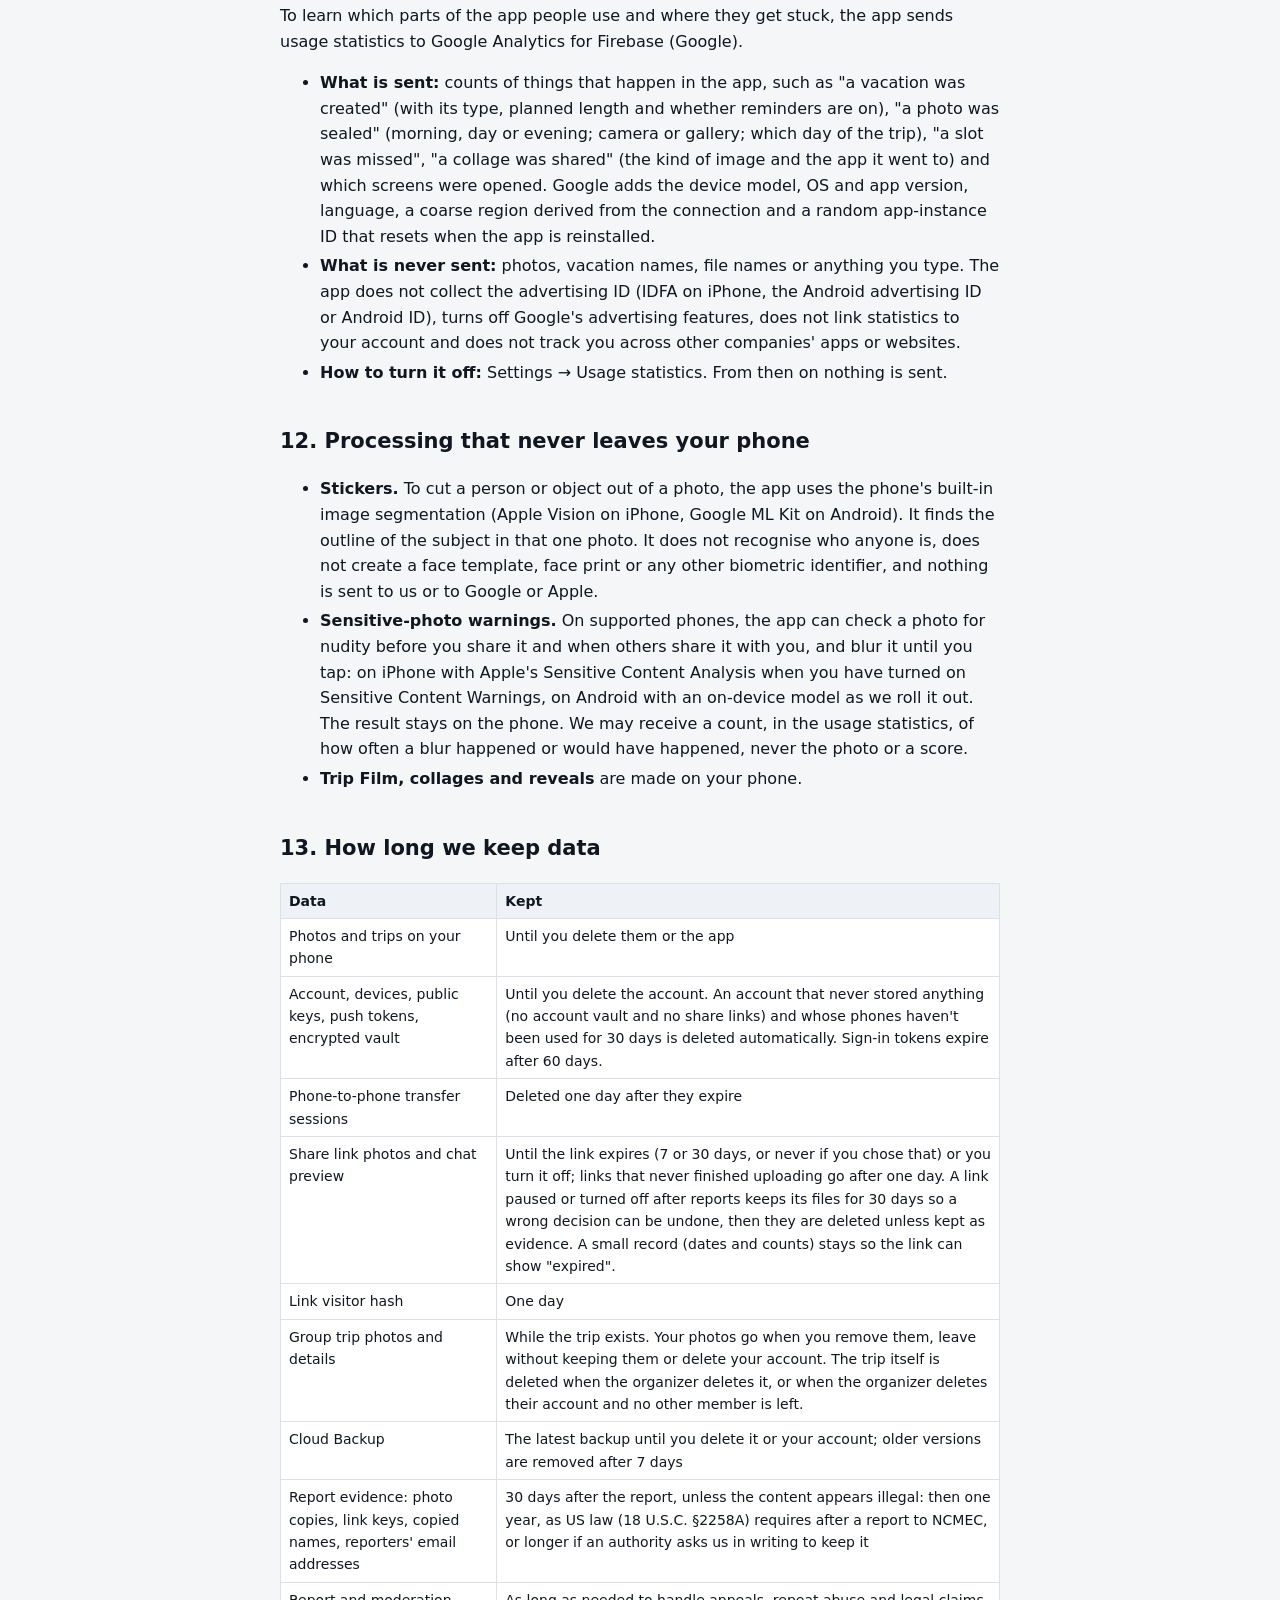
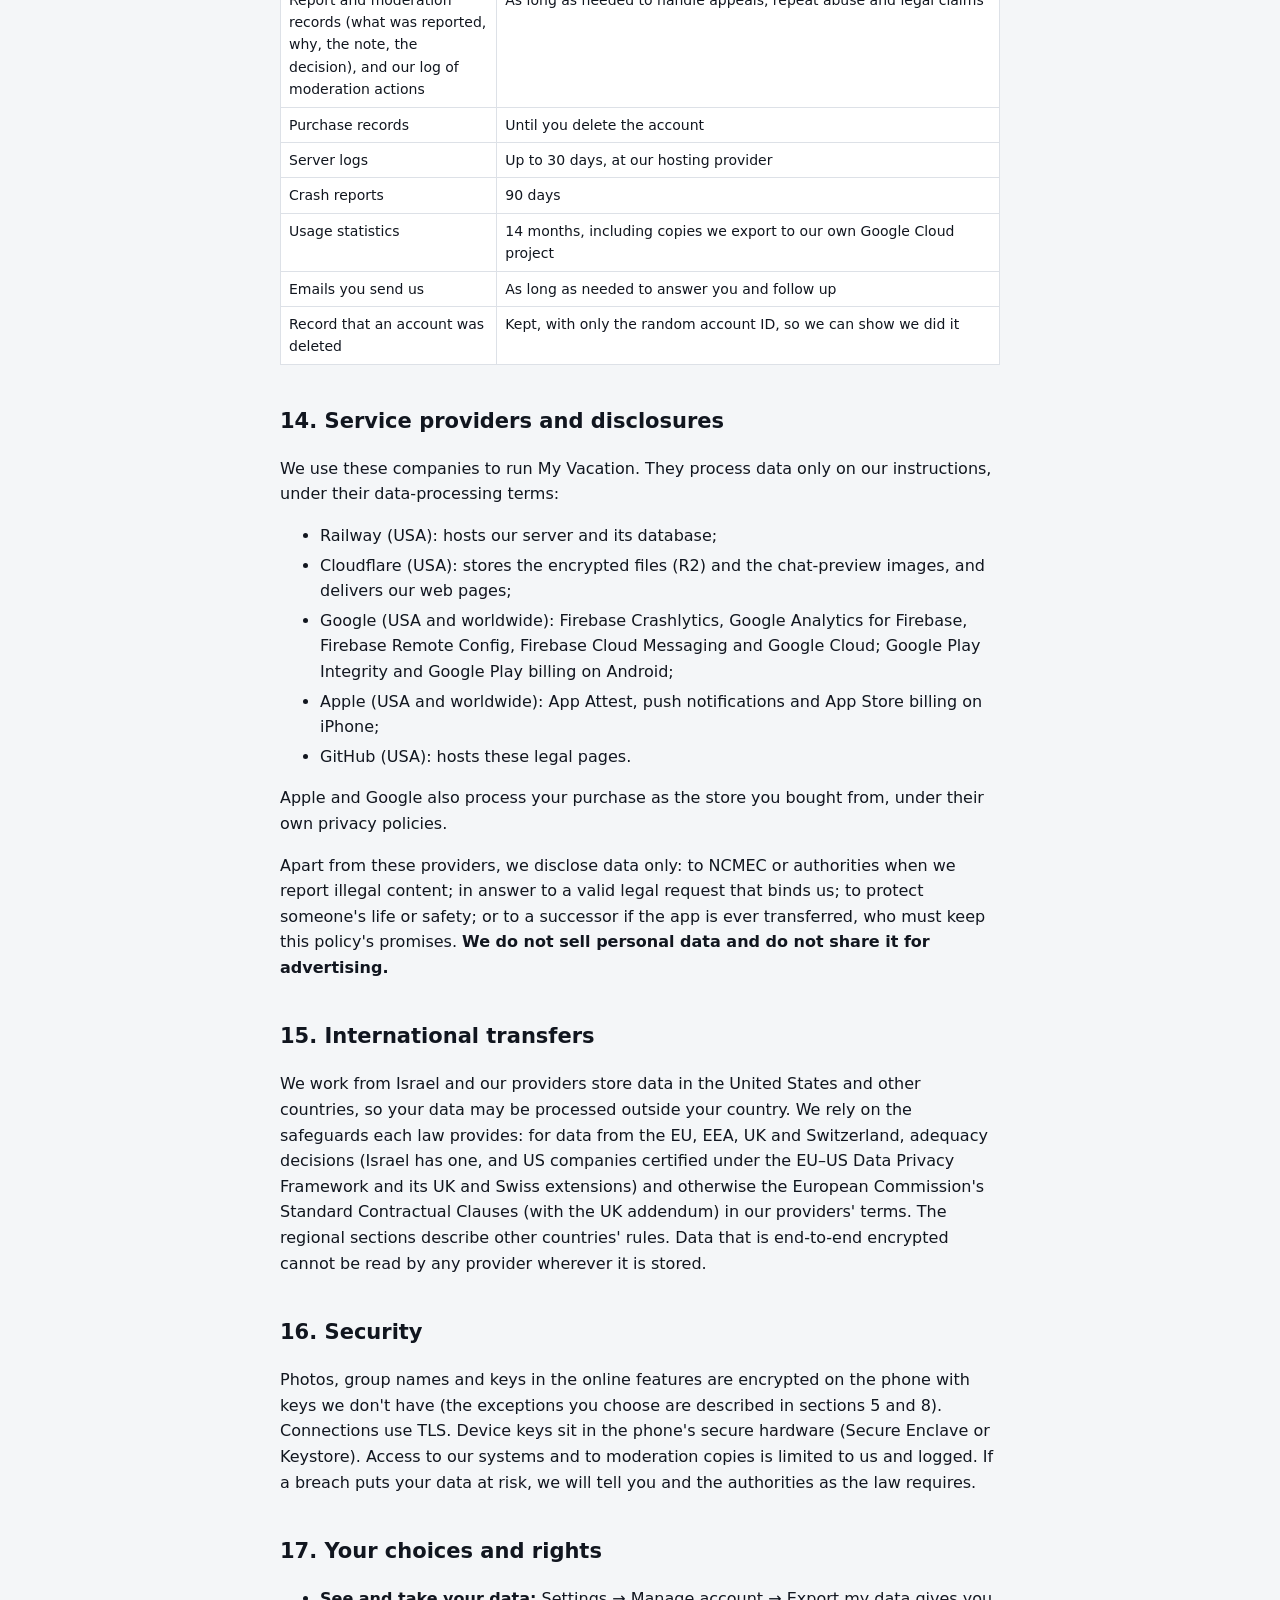
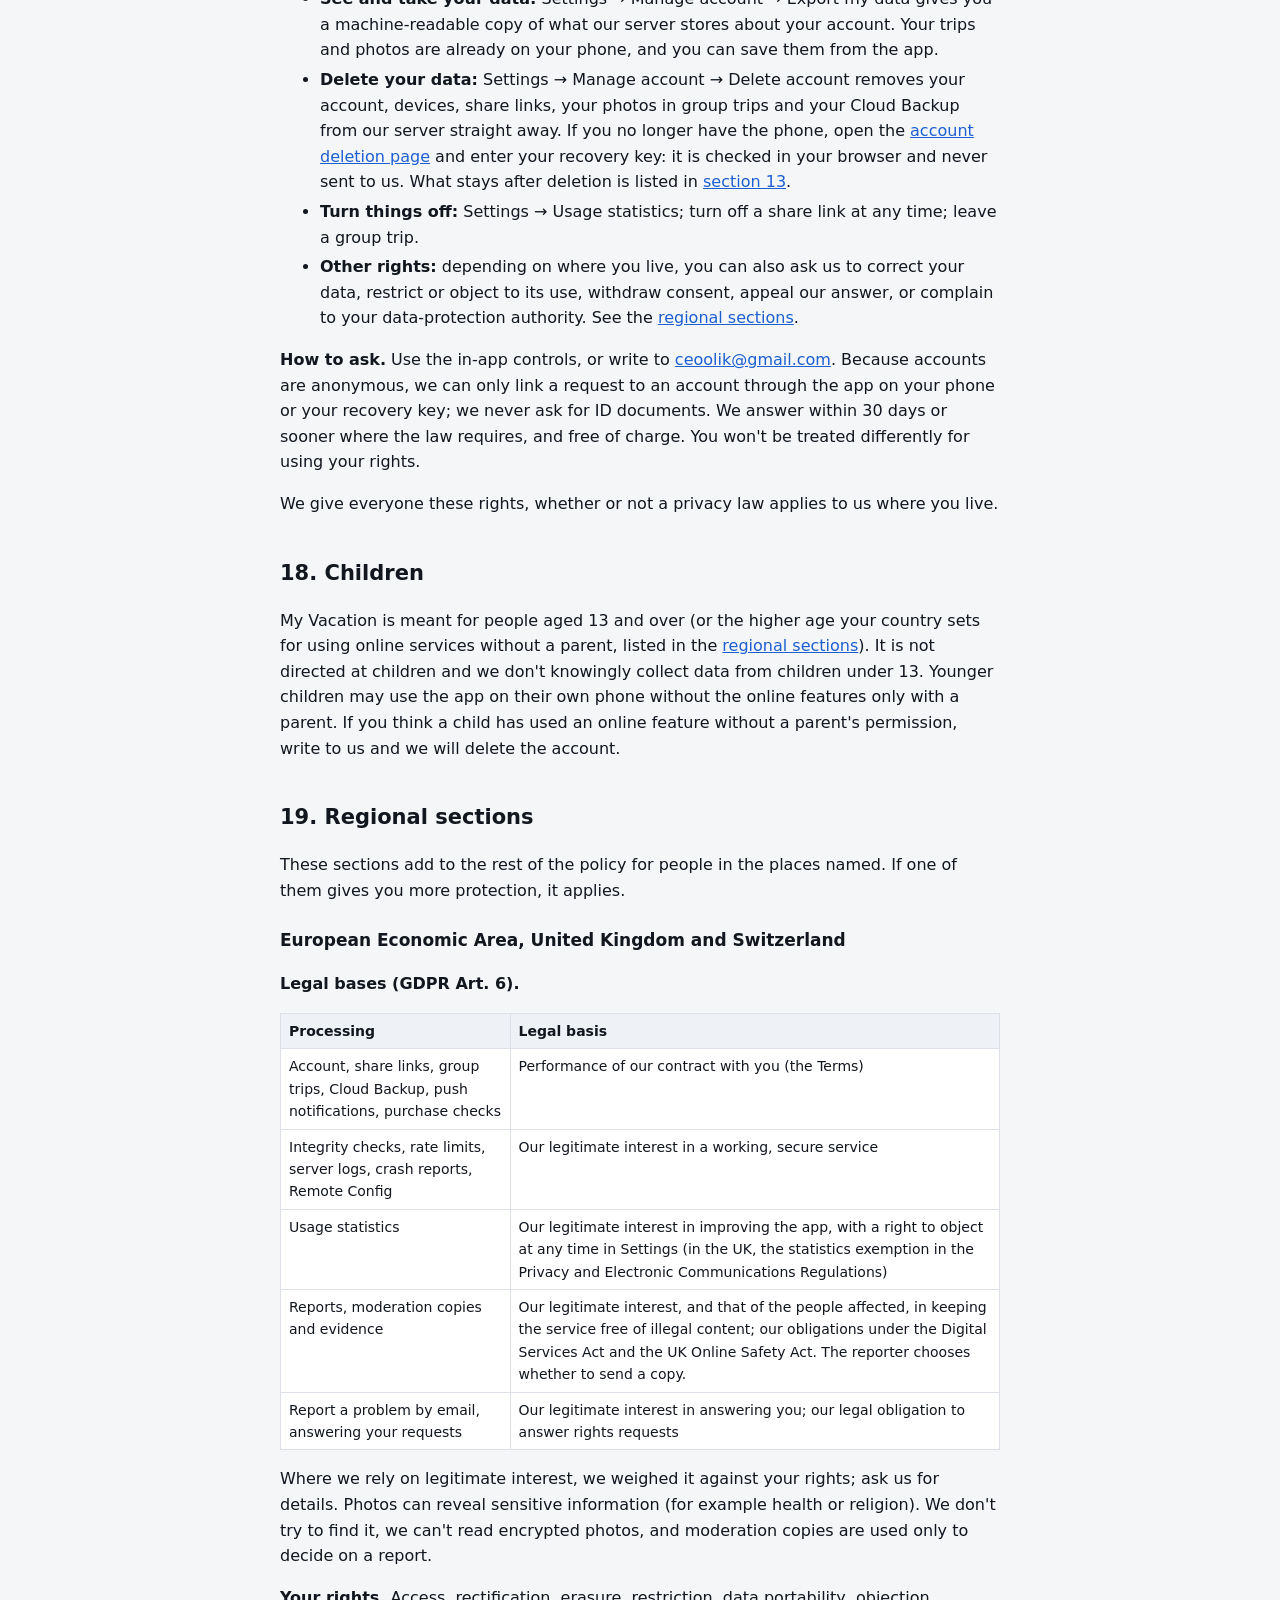
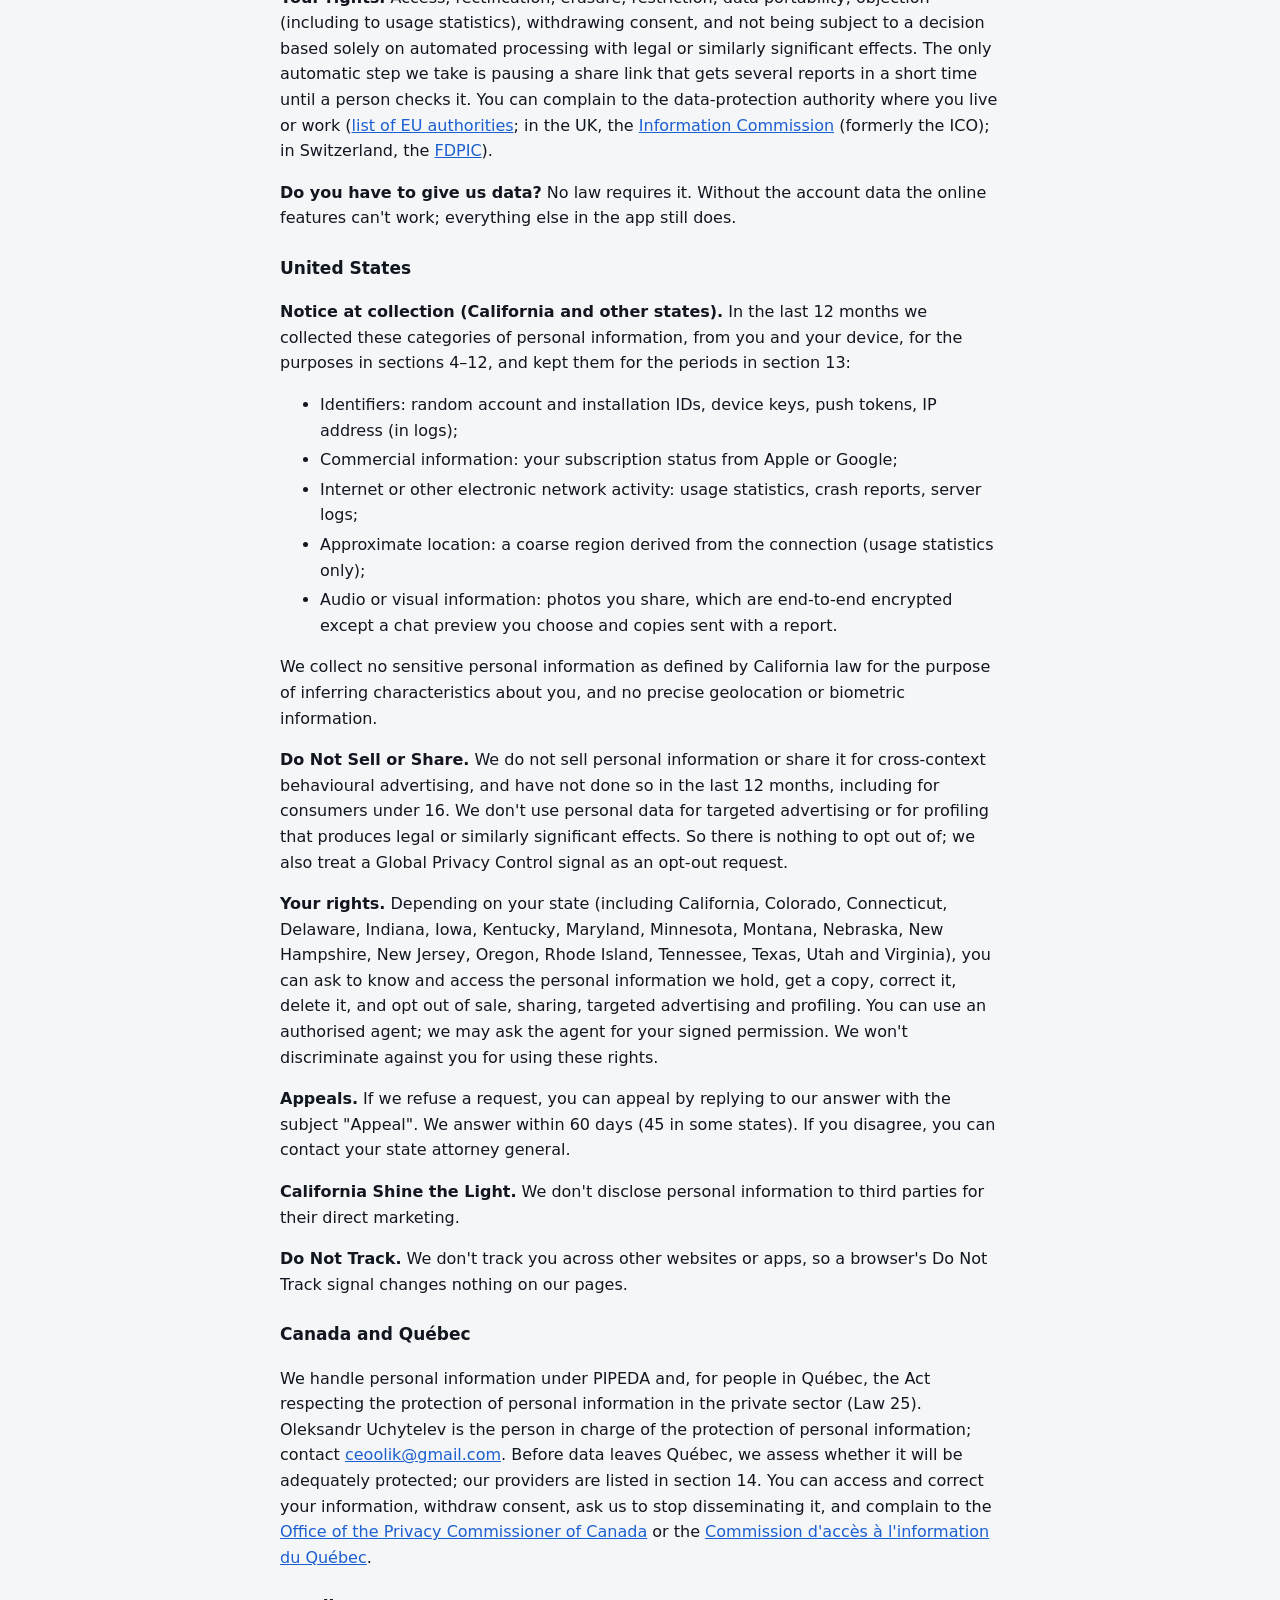
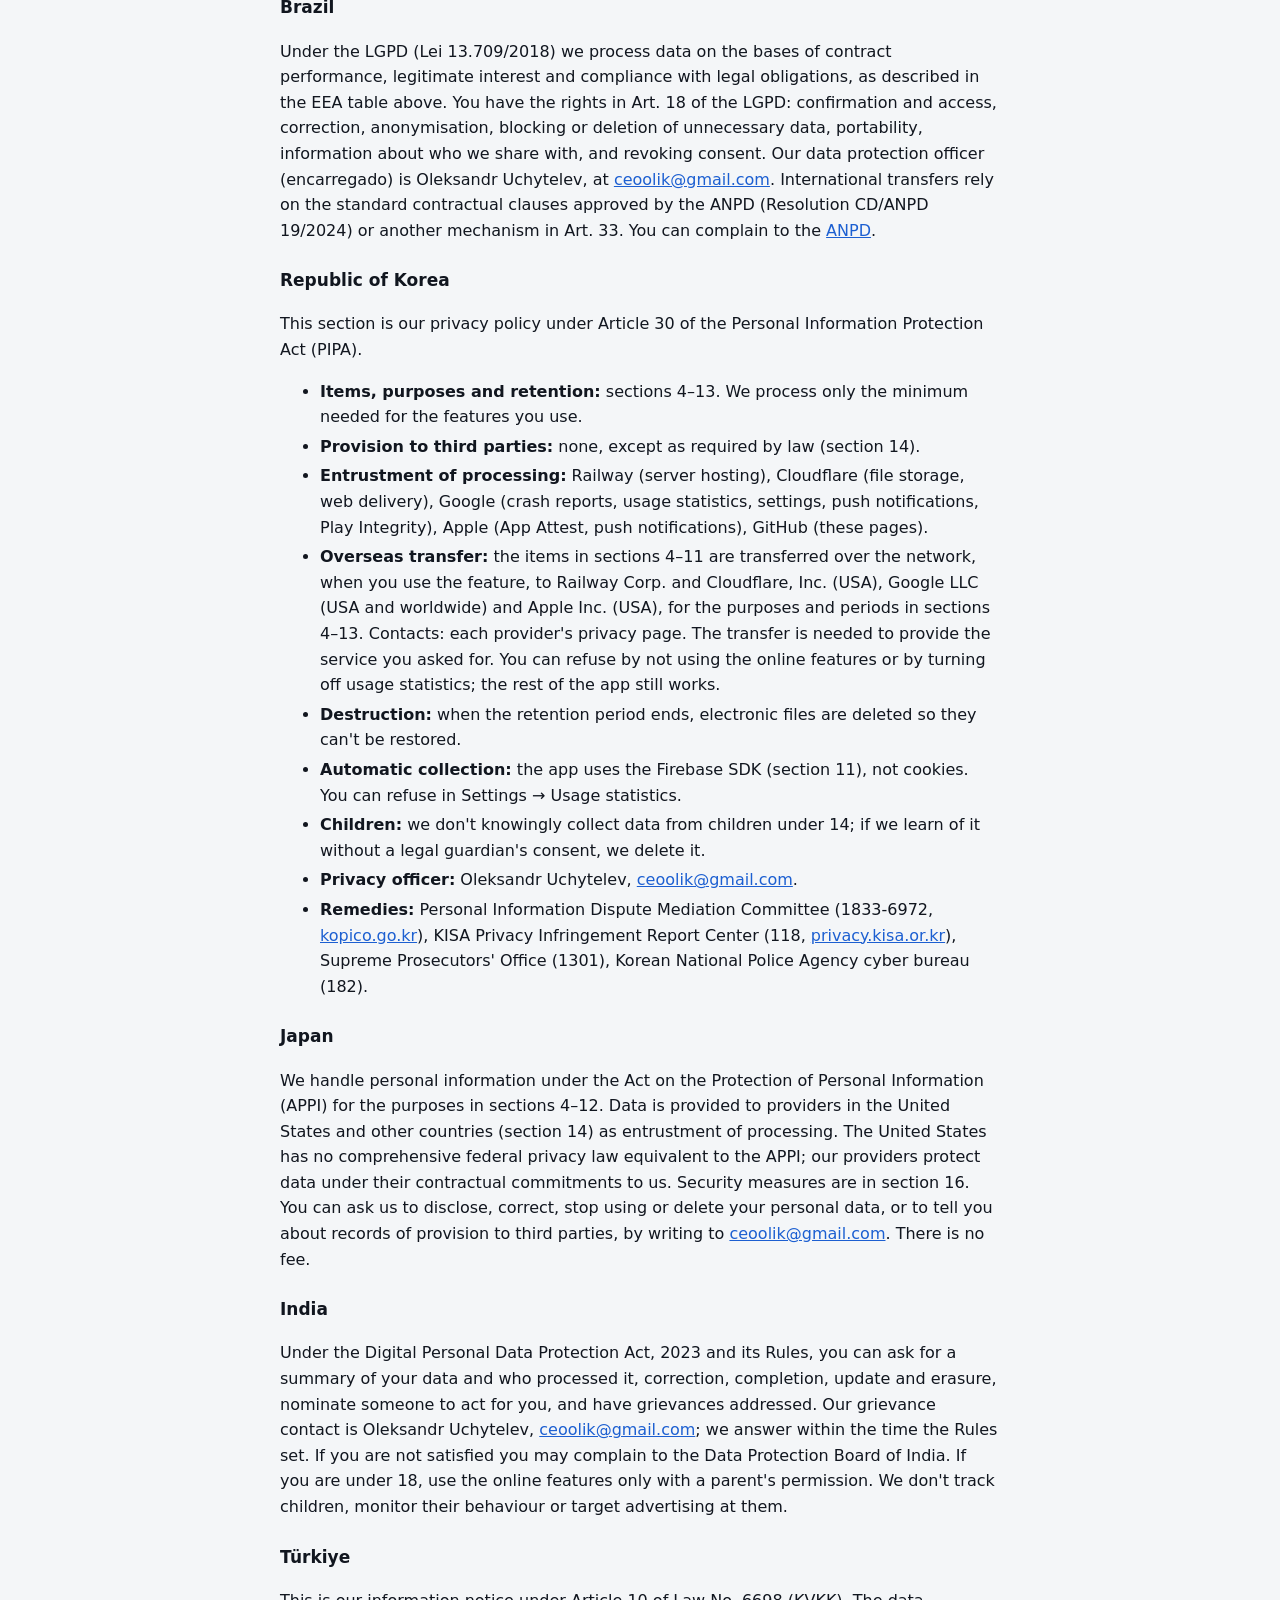
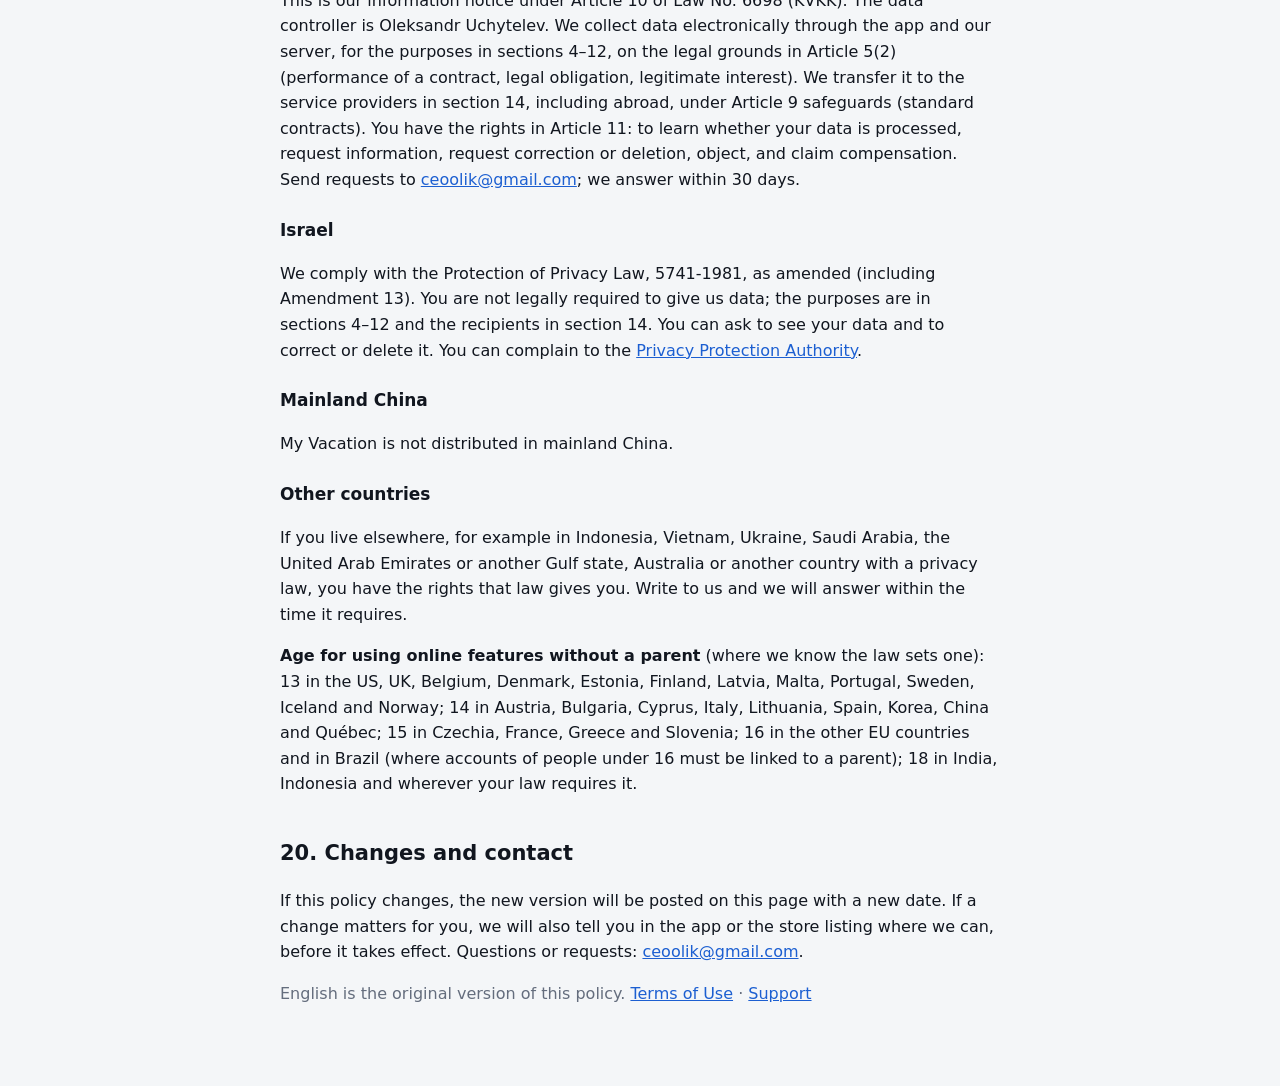
==== commit 4b4b2df3: "Terms and Privacy per market (drafts for counsel), shared style, working deletion link (my-vacation " ====
--- a/privacy.html
+++ b/privacy.html
@@ -1,120 +1,266 @@
 <!doctype html>
+<!--
+  Source of https://recordsmen.github.io/my-vacation-legal/privacy.html. Edit here, then render with docs/legal/build.py
+  (contact details come from site.json). Draft for review by counsel: see docs/legal/FOR_LAWYER.md and JURISDICTIONS.md.
+  Keep the ids: the app, the share-link web viewer and the Terms link to them.
+-->
 <html lang="en">
 <head>
 <meta charset="utf-8">
 <meta name="viewport" content="width=device-width, initial-scale=1">
 <title>My Vacation — Privacy Policy</title>
-<style>
-  body { font: 16px/1.6 -apple-system, system-ui, sans-serif; max-width: 680px; margin: 0 auto; padding: 32px 20px; color: #11161F; background: #F4F6F8; }
-  h1 { font-size: 32px; line-height: 1.15; } h2 { font-size: 20px; margin-top: 32px; }
-  .muted { color: #646D7D; }
-  li { margin: 4px 0; }
-</style>
+<link rel="stylesheet" href="legal.css">
 </head>
 <body>
 <h1>Privacy Policy</h1>
-<p class="muted">My Vacation · Last updated: 3 November 2026</p>
-
-<p>My Vacation lets you take three photos a day during a vacation and keeps them sealed until it ends. Everything works on your phone without an account. A few features you can choose to use — share links, group trips, Cloud Backup and My Vacation+ — need our server. This page explains what each one sends, what we can and can't see, how long we keep it and how to delete it.</p>
-
-<h2>On your phone</h2>
+<p class="muted">My Vacation · Last updated: 4 November 2026</p>
+
+<div class="summary">
+<p><b>The short version</b></p>
+<ul>
+  <li>My Vacation works on your phone without an account. Your photos stay on the phone unless you use an online feature.</li>
+  <li>Photos in Cloud Backup, share links and group trips are end-to-end encrypted: we store files we can't open. We see a photo only if someone reports it and chooses to send us a copy or the link's key, or if you choose an unencrypted chat preview for a link.</li>
+  <li>No ads, no advertising IDs, no selling or sharing of personal data, no tracking across other companies' apps or websites.</li>
+  <li>We collect usage statistics that aren't linked to your account (you can turn them off) and crash reports, through Google Firebase.</li>
+  <li>You can export or delete your online data in Settings → Manage account.</li>
+</ul>
+</div>
+
+<p>This policy explains what My Vacation (the app, the share-link web pages and our server) collects, why, how long we keep it, who processes it and what you can do about it. The <a href="#regions">regional sections</a> at the end add what the law of your country requires.</p>
+
+<ol class="toc">
+  <li><a href="#who">Who is responsible</a></li>
+  <li><a href="#device">On your phone</a></li>
+  <li><a href="#permissions">Camera, photos and notifications</a></li>
+  <li><a href="#account">Your account</a></li>
+  <li><a href="#links">Share links</a></li>
+  <li><a href="#groups">Group trips</a></li>
+  <li><a href="#backup">Cloud Backup</a></li>
+  <li><a href="#reports">Reports and moderation</a></li>
+  <li><a href="#purchases">Purchases</a></li>
+  <li><a href="#diagnostics">Logs, crash reports and Report a problem</a></li>
+  <li><a href="#analytics">Usage statistics</a></li>
+  <li><a href="#on-device">Processing that never leaves your phone</a></li>
+  <li><a href="#retention">How long we keep data</a></li>
+  <li><a href="#providers">Service providers and disclosures</a></li>
+  <li><a href="#transfers">International transfers</a></li>
+  <li><a href="#security">Security</a></li>
+  <li><a href="#rights">Your choices and rights</a></li>
+  <li><a href="#children">Children</a></li>
+  <li><a href="#regions">Regional sections</a></li>
+  <li><a href="#changes">Changes and contact</a></li>
+</ol>
+
+<h2 id="who">1. Who is responsible</h2>
+<p>My Vacation is made by Oleksandr Uchytelev, an individual developer based in Israel ("we", "us"). We decide how your personal data is used (in EU terms, we are the <i>controller</i>).</p>
+<ul>
+  <li>Email for privacy questions and requests: <a href="mailto:ceoolik@gmail.com?subject=My%20Vacation%20privacy">ceoolik@gmail.com</a></li>
+  
+  
+  
+</ul>
+<p>The same person acts as privacy officer, data protection contact and grievance officer under the laws listed in the <a href="#regions">regional sections</a>.</p>
+
+<h2 id="device">2. On your phone</h2>
 <p>Photos you take or pick, vacation names, dates and reminder times are stored in the app's private storage on your device. Unless you use one of the online features below, none of it leaves the phone and we cannot see it. Deleting the app deletes it.</p>
-<p>On iPhone, the app's data is part of your iCloud or computer backup, under Apple's terms. On Android it is left out of the Google cloud backup (which is too small for a vacation of photos) and moves to a new phone only with a direct phone-to-phone transfer.</p>
-
-<h2>Camera and photo library</h2>
-<ul>
-  <li><b>Camera</b> — to take your morning, day and evening photos inside the app.</li>
-  <li><b>Picking from the gallery</b> — uses the system photo picker: the app only receives the photo you choose. It reads that photo's capture date to check it was taken during the current slot.</li>
-  <li><b>Saving to Photos</b> — on iOS the app asks for add-only access to save a finished collage. It never reads your library.</li>
-</ul>
-
-<h2>Notifications</h2>
-<p>Photo reminders are scheduled on your device. If you use group trips or share links, our server can also send you a push notification (for example "Your group trip is open") through Firebase Cloud Messaging (Google), which uses Apple's push service on iPhone. For that we store your device's push token. Notification texts never contain photos or names.</p>
-
-<h2>Your account (only for online features)</h2>
-<p>The first time you make a share link or create or join a group trip, the app quietly creates an account. There is no email, phone number, password or sign-in with Apple or Google. Our server stores:</p>
+<p>On iPhone, the app's data is part of your iCloud or computer backup, under Apple's terms. On Android it is left out of the Google cloud backup (which is too small for a vacation of photos) and moves to a new phone only with a direct phone-to-phone transfer. Photos sent to a share link or a group trip are re-encoded first, which removes their embedded metadata, including any location (GPS in EXIF).</p>
+
+<h2 id="permissions">3. Camera, photos and notifications</h2>
+<ul>
+  <li><b>Camera</b>: to take your morning, day and evening photos inside the app.</li>
+  <li><b>Picking from the gallery</b>: uses the system photo picker, so the app only receives the photo you choose. It reads that photo's capture date to check it was taken during the current slot.</li>
+  <li><b>Saving to Photos</b>: on iPhone the app asks for add-only access to save a finished collage or film. It never reads your library.</li>
+  <li><b>Notifications</b>: photo reminders are scheduled on your device. If you use group trips or share links, our server can also send you a push notification (for example "Your group trip is open") through Firebase Cloud Messaging (Google), which uses Apple's push service on iPhone. For that we store your device's push token. Notification texts never contain photos or names.</li>
+</ul>
+<p>You can withdraw any of these permissions in the system settings at any time.</p>
+
+<h2 id="account">4. Your account (only for online features)</h2>
+<p>The first time you use an online feature (a share link, a group trip or Cloud Backup), the app quietly creates an account. There is no email, phone number, password, or sign-in with Apple or Google. Our server stores:</p>
 <ul>
   <li>a random account ID and when it was created;</li>
   <li>for each of your phones: the platform, model and app version, the device's public keys (the private keys never leave the phone), the push token, and when it was last seen;</li>
   <li>whether the phone passed an app-integrity check: on iPhone, Apple App Attest (we check it on our server and keep the key it creates); on Android, Google Play Integrity (the app's token goes to Google, which tells us whether the app and device look genuine). We keep only "verified" or "limited", not Google's full answer;</li>
   <li>if you set a recovery key: only its public part, and your encrypted account vault (your group profile and keys), which we cannot read.</li>
 </ul>
-<p>An account with no recovery key and no share links that hasn't been used for 30 days is deleted automatically.</p>
-
-<h2>Share links</h2>
+<p><b>Why:</b> to run the features you asked for and to keep the service safe from abuse.</p>
+
+<h2 id="links">5. Share links</h2>
 <p>Photos in a share link are encrypted on your phone before upload. The key is the part of the link after the "#", which browsers never send to a server, so we store only encrypted files and cannot see the photos. Anyone you give the link to can open them.</p>
 <ul>
-  <li><b>What we can see:</b> how many files and how big, when the link was made, its expiry, view and download counts. By default the trip name and dates are shown in chat previews, so they are stored unencrypted; you can turn that off before sharing. If you pick the collage chat preview, that one picture is uploaded unencrypted so chat apps can show it.</li>
-  <li><b>Visitors:</b> to count one view per person per day we keep a one-way hash of the visitor's IP address and browser for one day. The link page loads no analytics or third-party scripts.</li>
-  <li><b>How long:</b> when the link expires (7 or 30 days, or never) or you turn it off, its photos are deleted from our storage; a small record (dates and counts) stays so the link can show "expired".</li>
-</ul>
-
-<h2>Group trips</h2>
-<p>Photos, the trip name and members' names and emoji avatars are encrypted on the phones of the people in the trip; only members can open them. Our server needs some details to run the trip and sees them unencrypted: the trip's dates and time zone, when it opens, who is a member and their role, and for each photo who took it, the day and slot (morning, day or evening), the size and the upload time. It also keeps votes to open early, blocks and reports.</p>
-<p>Group photos stay available to the group so members can download them. When you delete your account, your photos are deleted from every group trip.</p>
-
-<h2>Cloud Backup</h2>
-<p>If you turn on Cloud Backup (My Vacation+), your trips and photos are encrypted on your phone with a key only you hold (your recovery key) before upload. We store only encrypted files, their sizes and dates, and cannot read them. Older versions are removed after 7 days; the latest backups stay until you delete your account. If you lose your phone and your recovery key, we cannot recover the backup.</p>
-
-<h2>Reports and moderation</h2>
+  <li><b>What we can see:</b> how many files and how big, when the link was made, its expiry, and view and download counts. By default the trip name and dates are shown in chat previews, so they are stored unencrypted; you can turn that off before sharing. If you pick the collage chat preview, that one picture is uploaded unencrypted so chat apps can show it.</li>
+  <li><b>Visitors:</b> to count one view per person per day we keep a one-way hash of the visitor's IP address and browser, salted with a value that changes every day, for one day. The link page sets no cookies and loads no analytics or third-party scripts.</li>
+</ul>
+
+<h2 id="groups">6. Group trips</h2>
+<p>Photos, the trip name and members' names and emoji avatars are encrypted on the phones of the people in the trip; only members can open them. To run the trip our server sees some details unencrypted: the trip's dates and time zone, when it opens, who is a member and their role, and for each photo who took it, the day and slot (morning, day or evening), the size and the upload time. It also keeps votes to open early, blocks, hidden photos and reports.</p>
+<p>Group photos stay available to the group so members can download them. When you leave a group you choose whether your photos stay; when you delete your account, your photos are deleted from every group trip.</p>
+
+<h2 id="backup">7. Cloud Backup</h2>
+<p>Cloud Backup is part of My Vacation+ and is being rolled out. If you turn it on, your trips and photos are encrypted on your phone with a key only you hold (your recovery key) before upload. We store only encrypted files, their sizes and dates, and cannot read them. If you lose your phone and your recovery key, we cannot recover the backup.</p>
+
+<h2 id="reports">8. Reports and moderation</h2>
 <p>Because shared photos are encrypted, we can only look at one if someone reports it and chooses to let us:</p>
 <ul>
   <li>on a share link page, the reporter can include the link's key; in a group trip, the reporter can send a copy of the photo (the app asks first). Reports can also include a short note and, if the reporter wants a reply, an email address;</li>
   <li>a report about a name sends a copy of that name;</li>
-  <li>only our moderators can see these copies. They are deleted 30 days after the report, unless the content appears illegal: then we keep it, with the account details listed above, for one year, as US law (18 U.S.C. §2258A) requires when we report child sexual abuse material to the National Center for Missing &amp; Exploited Children (NCMEC), and we may share it only with NCMEC or authorities;</li>
-  <li>to stop the same person reporting many times we keep a one-way hash of the reporter's IP address, never the address itself.</li>
-</ul>
-<p>The rules for shared photos are in the <a href="terms.html#community-rules">Terms of Use</a>.</p>
-
-<h2>Purchases</h2>
-<p>My Vacation+ is bought through the App Store or Google Play; we never see your payment details. To unlock features on our server (Cloud Backup, group trips), the app sends us the store's purchase proof, which we check with Apple or Google. We keep a one-way hash of the purchase ID, the product, the plan, whether it's a trial, whether it renews, and when it expires. Apple and Google also tell our server when a subscription renews, ends or is refunded.</p>
-
-<h2>Server logs</h2>
-<p>Our server keeps short technical logs of each request: the time, the address it called, the result, the platform and the IP address. They contain no photos and no content you write, help us keep the service working and safe, and are kept by our hosting provider for up to 30 days.</p>
-
-<h2>Crash reports</h2>
-<p>If the app crashes, it sends a crash report to Firebase Crashlytics (Google): the device model, OS version, app version, a random installation ID, the technical details of the crash and a short log of what the app did just before it (which screens were opened and which actions ran, the same kind of entries as the usage statistics below). Reports contain no photos, vacation names or anything you type, are not linked to who you are and are deleted after 90 days. Crash reports are part of how the app works and can't be turned off; they are the only way we learn that the app broke on someone's phone.</p>
-
-<h2>Report a problem</h2>
-<p>Settings → Report a problem lets you send us a note when something goes wrong; after a crash the app also offers it once on the next launch. Nothing is sent until you press Send. The report contains the text you write, the details of the last crash if there was one and you leave "Attach the error" on, and technical diagnostics: app version, OS version, device model, app language, the screen you came from and the app's last 50 log entries (no photos and no vacation content). "Show what's sent" shows all of it before you send. You choose how to send it: through Crashlytics, as described above, or by email from your own mail app, in which case we also see your email address and use it only to reply.</p>
-
-<h2>Usage statistics</h2>
-<p>To learn which parts of the app people use and where they get stuck, the app sends anonymous usage statistics to Google Analytics for Firebase (Google).</p>
-<ul>
-  <li><b>What is sent</b> — counts of things that happen in the app, such as "a vacation was created" (with its type, planned length and whether reminders are on), "a photo was sealed" (morning, day or evening; camera or gallery; which day of the trip), "a slot was missed", "the vacation was opened", "a collage was shared" (the kind of image and the app it went to) and which screens were opened. Google adds the device model, OS and app version, language, a coarse region derived from the connection and a random app-instance ID that resets when the app is reinstalled.</li>
-  <li><b>What is never sent</b> — photos, vacation names, file names or anything you type. The app does not collect the advertising ID (IDFA on iPhone, the Android advertising ID or Android ID), does not use the data for advertising, does not link it to who you are and does not track you across other companies' apps or websites.</li>
-  <li><b>Why</b> — only to improve My Vacation.</li>
-  <li><b>How long</b> — Google Analytics keeps this data for 14 months; copies we export to our own Google Cloud project for analysis are deleted within the same 14 months.</li>
-  <li><b>How to turn it off</b> — Settings → Usage statistics. From then on nothing is sent.</li>
-</ul>
-<p>Crash reports and usage statistics are processed by Google as a service provider under the <a href="https://firebase.google.com/support/privacy">Firebase privacy terms</a>.</p>
-
-<h2>Service providers</h2>
-<p>We use these companies to run My Vacation. They process data only on our behalf:</p>
+  <li>to stop the same person reporting many times we keep a one-way hash of the reporter's IP address (salted daily), never the address itself;</li>
+  <li>only we, as moderator, can see these copies. How long they are kept is in <a href="#retention">section 13</a>.</li>
+</ul>
+<p>If the content appears to be child sexual abuse material, we report it to the National Center for Missing &amp; Exploited Children (NCMEC) and, where the law requires, to other authorities, and keep the evidence as the law requires. The rules for shared photos and how decisions and appeals work are in the <a href="terms.html#community-rules">Terms of Use</a>.</p>
+
+<h2 id="purchases">9. Purchases</h2>
+<p>My Vacation+ is bought through the App Store or Google Play; we never see your name, payment details or billing address. To unlock features on our server (Cloud Backup, group trips), the app sends us the store's purchase proof, which we check with Apple or Google. We keep a one-way hash of the purchase ID, the product, the plan, whether it's a trial, whether it renews, and when it expires. Apple and Google also tell our server when a subscription renews, ends or is refunded.</p>
+
+<h2 id="diagnostics">10. Logs, crash reports and Report a problem</h2>
+<p><b>Server logs.</b> Our server keeps short technical logs of each request: the time, the address it called, the result, the platform and the IP address. They contain no photos and no content you write, and help us keep the service working and safe.</p>
+<p><b>Crash reports.</b> If the app crashes, it sends a crash report to Firebase Crashlytics (Google): the device model, OS version, app version, a random installation ID, the technical details of the crash and a short log of what the app did just before it (which screens were opened and which actions ran). Reports contain no photos, vacation names or anything you type, and are not linked to your account. Crash reports can't be turned off in the app; they are how we learn that the app broke on someone's phone.</p>
+<p><b>Report a problem.</b> Settings → Report a problem lets you send us a note; after a crash the app also offers it once on the next launch. Nothing is sent until you press Send. The report contains the text you write, the details of the last crash if you leave "Attach the error" on, and technical diagnostics: app version, OS version, device model, app language, the screen you came from and the app's last 50 log entries (no photos and no vacation content). "Show what's sent" shows all of it before you send. You choose how to send it: through Crashlytics, or by email from your own mail app, in which case we also see your email address and use it only to reply.</p>
+<p><b>Settings.</b> Firebase Remote Config (Google) tells the app which settings and features to use. It uses the same random installation ID and no personal content.</p>
+
+<h2 id="analytics">11. Usage statistics</h2>
+<p>To learn which parts of the app people use and where they get stuck, the app sends usage statistics to Google Analytics for Firebase (Google).</p>
+<ul>
+  <li><b>What is sent:</b> counts of things that happen in the app, such as "a vacation was created" (with its type, planned length and whether reminders are on), "a photo was sealed" (morning, day or evening; camera or gallery; which day of the trip), "a slot was missed", "a collage was shared" (the kind of image and the app it went to) and which screens were opened. Google adds the device model, OS and app version, language, a coarse region derived from the connection and a random app-instance ID that resets when the app is reinstalled.</li>
+  <li><b>What is never sent:</b> photos, vacation names, file names or anything you type. The app does not collect the advertising ID (IDFA on iPhone, the Android advertising ID or Android ID), turns off Google's advertising features, does not link statistics to your account and does not track you across other companies' apps or websites.</li>
+  <li><b>How to turn it off:</b> Settings → Usage statistics. From then on nothing is sent.</li>
+</ul>
+
+<h2 id="on-device">12. Processing that never leaves your phone</h2>
+<ul>
+  <li><b>Stickers.</b> To cut a person or object out of a photo, the app uses the phone's built-in image segmentation (Apple Vision on iPhone, Google ML Kit on Android). It finds the outline of the subject in that one photo. It does not recognise who anyone is, does not create a face template, face print or any other biometric identifier, and nothing is sent to us or to Google or Apple.</li>
+  <li><b>Sensitive-photo warnings.</b> On supported phones, the app can check a photo for nudity before you share it and when others share it with you, and blur it until you tap: on iPhone with Apple's Sensitive Content Analysis when you have turned on Sensitive Content Warnings, on Android with an on-device model as we roll it out. The result stays on the phone. We may receive a count, in the usage statistics, of how often a blur happened or would have happened, never the photo or a score.</li>
+  <li><b>Trip Film, collages and reveals</b> are made on your phone.</li>
+</ul>
+
+<h2 id="retention">13. How long we keep data</h2>
+<div class="table-wrap">
+<table>
+  <tr><th>Data</th><th>Kept</th></tr>
+  <tr><td>Photos and trips on your phone</td><td>Until you delete them or the app</td></tr>
+  <tr><td>Account, devices, public keys, push tokens, encrypted vault</td><td>Until you delete the account. An account that never stored anything (no account vault and no share links) and whose phones haven't been used for 30 days is deleted automatically. Sign-in tokens expire after 60 days.</td></tr>
+  <tr><td>Phone-to-phone transfer sessions</td><td>Deleted one day after they expire</td></tr>
+  <tr><td>Share link photos and chat preview</td><td>Until the link expires (7 or 30 days, or never if you chose that) or you turn it off; links that never finished uploading go after one day. A link paused or turned off after reports keeps its files for 30 days so a wrong decision can be undone, then they are deleted unless kept as evidence. A small record (dates and counts) stays so the link can show "expired".</td></tr>
+  <tr><td>Link visitor hash</td><td>One day</td></tr>
+  <tr><td>Group trip photos and details</td><td>While the trip exists. Your photos go when you remove them, leave without keeping them or delete your account. The trip itself is deleted when the organizer deletes it, or when the organizer deletes their account and no other member is left.</td></tr>
+  <tr><td>Cloud Backup</td><td>The latest backup until you delete it or your account; older versions are removed after 7 days</td></tr>
+  <tr><td>Report evidence: photo copies, link keys, copied names, reporters' email addresses</td><td>30 days after the report, unless the content appears illegal: then one year, as US law (18 U.S.C. §2258A) requires after a report to NCMEC, or longer if an authority asks us in writing to keep it</td></tr>
+  <tr><td>Report and moderation records (what was reported, why, the note, the decision), and our log of moderation actions</td><td>As long as needed to handle appeals, repeat abuse and legal claims</td></tr>
+  <tr><td>Purchase records</td><td>Until you delete the account</td></tr>
+  <tr><td>Server logs</td><td>Up to 30 days, at our hosting provider</td></tr>
+  <tr><td>Crash reports</td><td>90 days</td></tr>
+  <tr><td>Usage statistics</td><td>14 months, including copies we export to our own Google Cloud project</td></tr>
+  <tr><td>Emails you send us</td><td>As long as needed to answer you and follow up</td></tr>
+  <tr><td>Record that an account was deleted</td><td>Kept, with only the random account ID, so we can show we did it</td></tr>
+</table>
+</div>
+
+<h2 id="providers">14. Service providers and disclosures</h2>
+<p>We use these companies to run My Vacation. They process data only on our instructions, under their data-processing terms:</p>
 <ul>
   <li>Railway (USA): hosts our server and its database;</li>
-  <li>Cloudflare (USA): stores the encrypted files (R2) and the chat-preview images, and serves our web pages;</li>
-  <li>Google: Firebase Crashlytics, Google Analytics for Firebase, Firebase Remote Config (which settings the app should use) and Firebase Cloud Messaging; Google Play Integrity and Google Play billing on Android;</li>
-  <li>Apple: App Attest, push notifications and App Store billing on iPhone;</li>
+  <li>Cloudflare (USA): stores the encrypted files (R2) and the chat-preview images, and delivers our web pages;</li>
+  <li>Google (USA and worldwide): Firebase Crashlytics, Google Analytics for Firebase, Firebase Remote Config, Firebase Cloud Messaging and Google Cloud; Google Play Integrity and Google Play billing on Android;</li>
+  <li>Apple (USA and worldwide): App Attest, push notifications and App Store billing on iPhone;</li>
   <li>GitHub (USA): hosts these legal pages.</li>
 </ul>
-<p>Some of these providers process data outside your country, including in the United States, under their standard data-protection terms.</p>
-
-<h2>Your choices and rights</h2>
-<ul>
-  <li><b>See your data:</b> Settings → Account → Export my data gives you your trips, photos and everything our server stores about your account.</li>
-  <li><b>Delete your data:</b> Settings → Account → Delete account removes your account, devices, share links, your photos in group trips and your Cloud Backup from our server straight away. If you no longer have the phone, open <a href="https://vacation.oliksplit.app/account/delete">vacation.oliksplit.app/account/delete</a> and enter your recovery key: it is checked in your browser and never sent to us. The only things we keep after deletion are a note that an account with that random ID was deleted, and content we must keep for one year after reporting it as illegal.</li>
-  <li><b>Turn things off:</b> Settings → Usage statistics; share links can be turned off at any time; you can leave a group trip.</li>
-  <li>Depending on where you live (for example under the GDPR in the EU and UK), you can also ask us to correct your data, restrict or object to its use, and complain to your data-protection authority. Write to us and we'll answer within 30 days.</li>
-</ul>
-
-<h2>What we don't do</h2>
-<p>No advertising, no selling or sharing of personal data, no tracking across other companies' apps or websites, no reading of your photo library, and no access to photos we haven't been given a key to.</p>
-
-<h2>Children</h2>
-<p>The app is not directed at children under 13 and does not knowingly collect their data. If you think a child has used an online feature, write to us and we'll delete the account.</p>
-
-<h2>Changes and contact</h2>
-<p>If this policy changes, the new version will be posted on this page with a new date. Questions or requests: <a href="mailto:ceoolik@gmail.com">ceoolik@gmail.com</a>.</p>
+<p>Apple and Google also process your purchase as the store you bought from, under their own privacy policies.</p>
+<p>Apart from these providers, we disclose data only: to NCMEC or authorities when we report illegal content; in answer to a valid legal request that binds us; to protect someone's life or safety; or to a successor if the app is ever transferred, who must keep this policy's promises. <b>We do not sell personal data and do not share it for advertising.</b></p>
+
+<h2 id="transfers">15. International transfers</h2>
+<p>We work from Israel and our providers store data in the United States and other countries, so your data may be processed outside your country. We rely on the safeguards each law provides: for data from the EU, EEA, UK and Switzerland, adequacy decisions (Israel has one, and US companies certified under the EU–US Data Privacy Framework and its UK and Swiss extensions) and otherwise the European Commission's Standard Contractual Clauses (with the UK addendum) in our providers' terms. The regional sections describe other countries' rules. Data that is end-to-end encrypted cannot be read by any provider wherever it is stored.</p>
+
+<h2 id="security">16. Security</h2>
+<p>Photos, group names and keys in the online features are encrypted on the phone with keys we don't have (the exceptions you choose are described in sections 5 and 8). Connections use TLS. Device keys sit in the phone's secure hardware (Secure Enclave or Keystore). Access to our systems and to moderation copies is limited to us and logged. If a breach puts your data at risk, we will tell you and the authorities as the law requires.</p>
+
+<h2 id="rights">17. Your choices and rights</h2>
+<ul>
+  <li><b>See and take your data:</b> Settings → Manage account → Export my data gives you a machine-readable copy of what our server stores about your account. Your trips and photos are already on your phone, and you can save them from the app.</li>
+  <li><b>Delete your data:</b> Settings → Manage account → Delete account removes your account, devices, share links, your photos in group trips and your Cloud Backup from our server straight away. If you no longer have the phone, open the <a href="https://vacation-api.oliksplit.app/account/delete">account deletion page</a> and enter your recovery key: it is checked in your browser and never sent to us. What stays after deletion is listed in <a href="#retention">section 13</a>.</li>
+  <li><b>Turn things off:</b> Settings → Usage statistics; turn off a share link at any time; leave a group trip.</li>
+  <li><b>Other rights:</b> depending on where you live, you can also ask us to correct your data, restrict or object to its use, withdraw consent, appeal our answer, or complain to your data-protection authority. See the <a href="#regions">regional sections</a>.</li>
+</ul>
+<p><b>How to ask.</b> Use the in-app controls, or write to <a href="mailto:ceoolik@gmail.com?subject=My%20Vacation%20privacy%20request">ceoolik@gmail.com</a>. Because accounts are anonymous, we can only link a request to an account through the app on your phone or your recovery key; we never ask for ID documents. We answer within 30 days or sooner where the law requires, and free of charge. You won't be treated differently for using your rights.</p>
+<p>We give everyone these rights, whether or not a privacy law applies to us where you live.</p>
+
+<h2 id="children">18. Children</h2>
+<p>My Vacation is meant for people aged 13 and over (or the higher age your country sets for using online services without a parent, listed in the <a href="#regions">regional sections</a>). It is not directed at children and we don't knowingly collect data from children under 13. Younger children may use the app on their own phone without the online features only with a parent. If you think a child has used an online feature without a parent's permission, write to us and we will delete the account.</p>
+
+<h2 id="regions">19. Regional sections</h2>
+<p>These sections add to the rest of the policy for people in the places named. If one of them gives you more protection, it applies.</p>
+
+<h3 id="eea-uk">European Economic Area, United Kingdom and Switzerland</h3>
+<p><b>Legal bases (GDPR Art. 6).</b></p>
+<div class="table-wrap">
+<table>
+  <tr><th>Processing</th><th>Legal basis</th></tr>
+  <tr><td>Account, share links, group trips, Cloud Backup, push notifications, purchase checks</td><td>Performance of our contract with you (the Terms)</td></tr>
+  <tr><td>Integrity checks, rate limits, server logs, crash reports, Remote Config</td><td>Our legitimate interest in a working, secure service</td></tr>
+  <tr><td>Usage statistics</td><td>Our legitimate interest in improving the app, with a right to object at any time in Settings (in the UK, the statistics exemption in the Privacy and Electronic Communications Regulations)</td></tr>
+  <tr><td>Reports, moderation copies and evidence</td><td>Our legitimate interest, and that of the people affected, in keeping the service free of illegal content; our obligations under the Digital Services Act and the UK Online Safety Act. The reporter chooses whether to send a copy.</td></tr>
+  <tr><td>Report a problem by email, answering your requests</td><td>Our legitimate interest in answering you; our legal obligation to answer rights requests</td></tr>
+</table>
+</div>
+<p>Where we rely on legitimate interest, we weighed it against your rights; ask us for details. Photos can reveal sensitive information (for example health or religion). We don't try to find it, we can't read encrypted photos, and moderation copies are used only to decide on a report.</p>
+<p><b>Your rights.</b> Access, rectification, erasure, restriction, data portability, objection (including to usage statistics), withdrawing consent, and not being subject to a decision based solely on automated processing with legal or similarly significant effects. The only automatic step we take is pausing a share link that gets several reports in a short time until a person checks it. You can complain to the data-protection authority where you live or work (<a href="https://edpb.europa.eu/about-edpb/about-edpb/members_en">list of EU authorities</a>; in the UK, the <a href="https://ico.org.uk/make-a-complaint/">Information Commission</a> (formerly the ICO); in Switzerland, the <a href="https://www.edoeb.admin.ch/">FDPIC</a>).</p>
+<p><b>Do you have to give us data?</b> No law requires it. Without the account data the online features can't work; everything else in the app still does.</p>
+
+<h3 id="us">United States</h3>
+<p><b>Notice at collection (California and other states).</b> In the last 12 months we collected these categories of personal information, from you and your device, for the purposes in sections 4–12, and kept them for the periods in section 13:</p>
+<ul>
+  <li>Identifiers: random account and installation IDs, device keys, push tokens, IP address (in logs);</li>
+  <li>Commercial information: your subscription status from Apple or Google;</li>
+  <li>Internet or other electronic network activity: usage statistics, crash reports, server logs;</li>
+  <li>Approximate location: a coarse region derived from the connection (usage statistics only);</li>
+  <li>Audio or visual information: photos you share, which are end-to-end encrypted except a chat preview you choose and copies sent with a report.</li>
+</ul>
+<p>We collect no sensitive personal information as defined by California law for the purpose of inferring characteristics about you, and no precise geolocation or biometric information.</p>
+<p><b>Do Not Sell or Share.</b> We do not sell personal information or share it for cross-context behavioural advertising, and have not done so in the last 12 months, including for consumers under 16. We don't use personal data for targeted advertising or for profiling that produces legal or similarly significant effects. So there is nothing to opt out of; we also treat a Global Privacy Control signal as an opt-out request.</p>
+<p><b>Your rights.</b> Depending on your state (including California, Colorado, Connecticut, Delaware, Indiana, Iowa, Kentucky, Maryland, Minnesota, Montana, Nebraska, New Hampshire, New Jersey, Oregon, Rhode Island, Tennessee, Texas, Utah and Virginia), you can ask to know and access the personal information we hold, get a copy, correct it, delete it, and opt out of sale, sharing, targeted advertising and profiling. You can use an authorised agent; we may ask the agent for your signed permission. We won't discriminate against you for using these rights.</p>
+<p><b>Appeals.</b> If we refuse a request, you can appeal by replying to our answer with the subject "Appeal". We answer within 60 days (45 in some states). If you disagree, you can contact your state attorney general.</p>
+<p><b>California Shine the Light.</b> We don't disclose personal information to third parties for their direct marketing.</p>
+<p><b>Do Not Track.</b> We don't track you across other websites or apps, so a browser's Do Not Track signal changes nothing on our pages.</p>
+
+<h3 id="canada">Canada and Québec</h3>
+<p>We handle personal information under PIPEDA and, for people in Québec, the Act respecting the protection of personal information in the private sector (Law 25). Oleksandr Uchytelev is the person in charge of the protection of personal information; contact <a href="mailto:ceoolik@gmail.com?subject=My%20Vacation%20privacy">ceoolik@gmail.com</a>. Before data leaves Québec, we assess whether it will be adequately protected; our providers are listed in section 14. You can access and correct your information, withdraw consent, ask us to stop disseminating it, and complain to the <a href="https://www.priv.gc.ca/en/report-a-concern/">Office of the Privacy Commissioner of Canada</a> or the <a href="https://www.cai.gouv.qc.ca/">Commission d'accès à l'information du Québec</a>.</p>
+
+<h3 id="brazil">Brazil</h3>
+<p>Under the LGPD (Lei 13.709/2018) we process data on the bases of contract performance, legitimate interest and compliance with legal obligations, as described in the EEA table above. You have the rights in Art. 18 of the LGPD: confirmation and access, correction, anonymisation, blocking or deletion of unnecessary data, portability, information about who we share with, and revoking consent. Our data protection officer (encarregado) is Oleksandr Uchytelev, at <a href="mailto:ceoolik@gmail.com?subject=LGPD">ceoolik@gmail.com</a>. International transfers rely on the standard contractual clauses approved by the ANPD (Resolution CD/ANPD 19/2024) or another mechanism in Art. 33. You can complain to the <a href="https://www.gov.br/anpd/">ANPD</a>.</p>
+
+<h3 id="korea">Republic of Korea</h3>
+<p>This section is our privacy policy under Article 30 of the Personal Information Protection Act (PIPA).</p>
+<ul>
+  <li><b>Items, purposes and retention:</b> sections 4–13. We process only the minimum needed for the features you use.</li>
+  <li><b>Provision to third parties:</b> none, except as required by law (section 14).</li>
+  <li><b>Entrustment of processing:</b> Railway (server hosting), Cloudflare (file storage, web delivery), Google (crash reports, usage statistics, settings, push notifications, Play Integrity), Apple (App Attest, push notifications), GitHub (these pages).</li>
+  <li><b>Overseas transfer:</b> the items in sections 4–11 are transferred over the network, when you use the feature, to Railway Corp. and Cloudflare, Inc. (USA), Google LLC (USA and worldwide) and Apple Inc. (USA), for the purposes and periods in sections 4–13. Contacts: each provider's privacy page. The transfer is needed to provide the service you asked for. You can refuse by not using the online features or by turning off usage statistics; the rest of the app still works.</li>
+  <li><b>Destruction:</b> when the retention period ends, electronic files are deleted so they can't be restored.</li>
+  <li><b>Automatic collection:</b> the app uses the Firebase SDK (section 11), not cookies. You can refuse in Settings → Usage statistics.</li>
+  <li><b>Children:</b> we don't knowingly collect data from children under 14; if we learn of it without a legal guardian's consent, we delete it.</li>
+  <li><b>Privacy officer:</b> Oleksandr Uchytelev, <a href="mailto:ceoolik@gmail.com?subject=PIPA">ceoolik@gmail.com</a>.</li>
+  <li><b>Remedies:</b> Personal Information Dispute Mediation Committee (1833-6972, <a href="https://www.kopico.go.kr">kopico.go.kr</a>), KISA Privacy Infringement Report Center (118, <a href="https://privacy.kisa.or.kr">privacy.kisa.or.kr</a>), Supreme Prosecutors' Office (1301), Korean National Police Agency cyber bureau (182).</li>
+</ul>
+
+<h3 id="japan">Japan</h3>
+<p>We handle personal information under the Act on the Protection of Personal Information (APPI) for the purposes in sections 4–12. Data is provided to providers in the United States and other countries (section 14) as entrustment of processing. The United States has no comprehensive federal privacy law equivalent to the APPI; our providers protect data under their contractual commitments to us. Security measures are in section 16. You can ask us to disclose, correct, stop using or delete your personal data, or to tell you about records of provision to third parties, by writing to <a href="mailto:ceoolik@gmail.com?subject=APPI">ceoolik@gmail.com</a>. There is no fee.</p>
+
+<h3 id="india">India</h3>
+<p>Under the Digital Personal Data Protection Act, 2023 and its Rules, you can ask for a summary of your data and who processed it, correction, completion, update and erasure, nominate someone to act for you, and have grievances addressed. Our grievance contact is Oleksandr Uchytelev, <a href="mailto:ceoolik@gmail.com?subject=DPDP%20grievance">ceoolik@gmail.com</a>; we answer within the time the Rules set. If you are not satisfied you may complain to the Data Protection Board of India. If you are under 18, use the online features only with a parent's permission. We don't track children, monitor their behaviour or target advertising at them.</p>
+
+<h3 id="turkey">Türkiye</h3>
+<p>This is our information notice under Article 10 of Law No. 6698 (KVKK). The data controller is Oleksandr Uchytelev. We collect data electronically through the app and our server, for the purposes in sections 4–12, on the legal grounds in Article 5(2) (performance of a contract, legal obligation, legitimate interest). We transfer it to the service providers in section 14, including abroad, under Article 9 safeguards (standard contracts). You have the rights in Article 11: to learn whether your data is processed, request information, request correction or deletion, object, and claim compensation. Send requests to <a href="mailto:ceoolik@gmail.com?subject=KVKK">ceoolik@gmail.com</a>; we answer within 30 days.</p>
+
+<h3 id="israel">Israel</h3>
+<p>We comply with the Protection of Privacy Law, 5741-1981, as amended (including Amendment 13). You are not legally required to give us data; the purposes are in sections 4–12 and the recipients in section 14. You can ask to see your data and to correct or delete it. You can complain to the <a href="https://www.gov.il/en/departments/the_privacy_protection_authority">Privacy Protection Authority</a>.</p>
+
+<h3 id="china">Mainland China</h3>
+<p>My Vacation is not distributed in mainland China.</p>
+
+<h3 id="other">Other countries</h3>
+<p>If you live elsewhere, for example in Indonesia, Vietnam, Ukraine, Saudi Arabia, the United Arab Emirates or another Gulf state, Australia or another country with a privacy law, you have the rights that law gives you. Write to us and we will answer within the time it requires.</p>
+<p><b>Age for using online features without a parent</b> (where we know the law sets one): 13 in the US, UK, Belgium, Denmark, Estonia, Finland, Latvia, Malta, Portugal, Sweden, Iceland and Norway; 14 in Austria, Bulgaria, Cyprus, Italy, Lithuania, Spain, Korea, China and Québec; 15 in Czechia, France, Greece and Slovenia; 16 in the other EU countries and in Brazil (where accounts of people under 16 must be linked to a parent); 18 in India, Indonesia and wherever your law requires it.</p>
+
+<h2 id="changes">20. Changes and contact</h2>
+<p>If this policy changes, the new version will be posted on this page with a new date. If a change matters for you, we will also tell you in the app or the store listing where we can, before it takes effect. Questions or requests: <a href="mailto:ceoolik@gmail.com?subject=My%20Vacation%20privacy">ceoolik@gmail.com</a>.</p>
+<p class="muted">English is the original version of this policy. <a href="terms.html">Terms of Use</a> · <a href="support.html">Support</a></p>
 </body>
 </html>
--- a/legal.css
+++ b/legal.css
@@ -0,0 +1,16 @@
+body { font: 16px/1.6 -apple-system, system-ui, "Segoe UI", sans-serif; max-width: 720px; margin: 0 auto; padding: 32px 20px 64px; color: #11161F; background: #F4F6F8; }
+h1 { font-size: 32px; line-height: 1.15; margin-bottom: 4px; }
+h2 { font-size: 21px; margin-top: 40px; }
+h3 { font-size: 17px; margin-top: 24px; }
+a { color: #1C5FD1; }
+li { margin: 4px 0; }
+.muted { color: #646D7D; }
+.draft { background: #FFF4D6; border: 1px solid #E8C565; border-radius: 10px; padding: 12px 14px; font-size: 14px; }
+.summary { background: #FFFFFF; border-radius: 12px; padding: 4px 18px; }
+.toc { columns: 2; column-gap: 24px; font-size: 15px; padding-left: 18px; }
+.placeholder { background: #FFE3E0; padding: 0 4px; border-radius: 4px; }
+table { border-collapse: collapse; width: 100%; font-size: 14px; background: #FFFFFF; }
+th, td { border: 1px solid #DDE1E7; padding: 6px 8px; text-align: left; vertical-align: top; }
+th { background: #EEF1F5; }
+.table-wrap { overflow-x: auto; }
+@media (max-width: 560px) { .toc { columns: 1; } }
